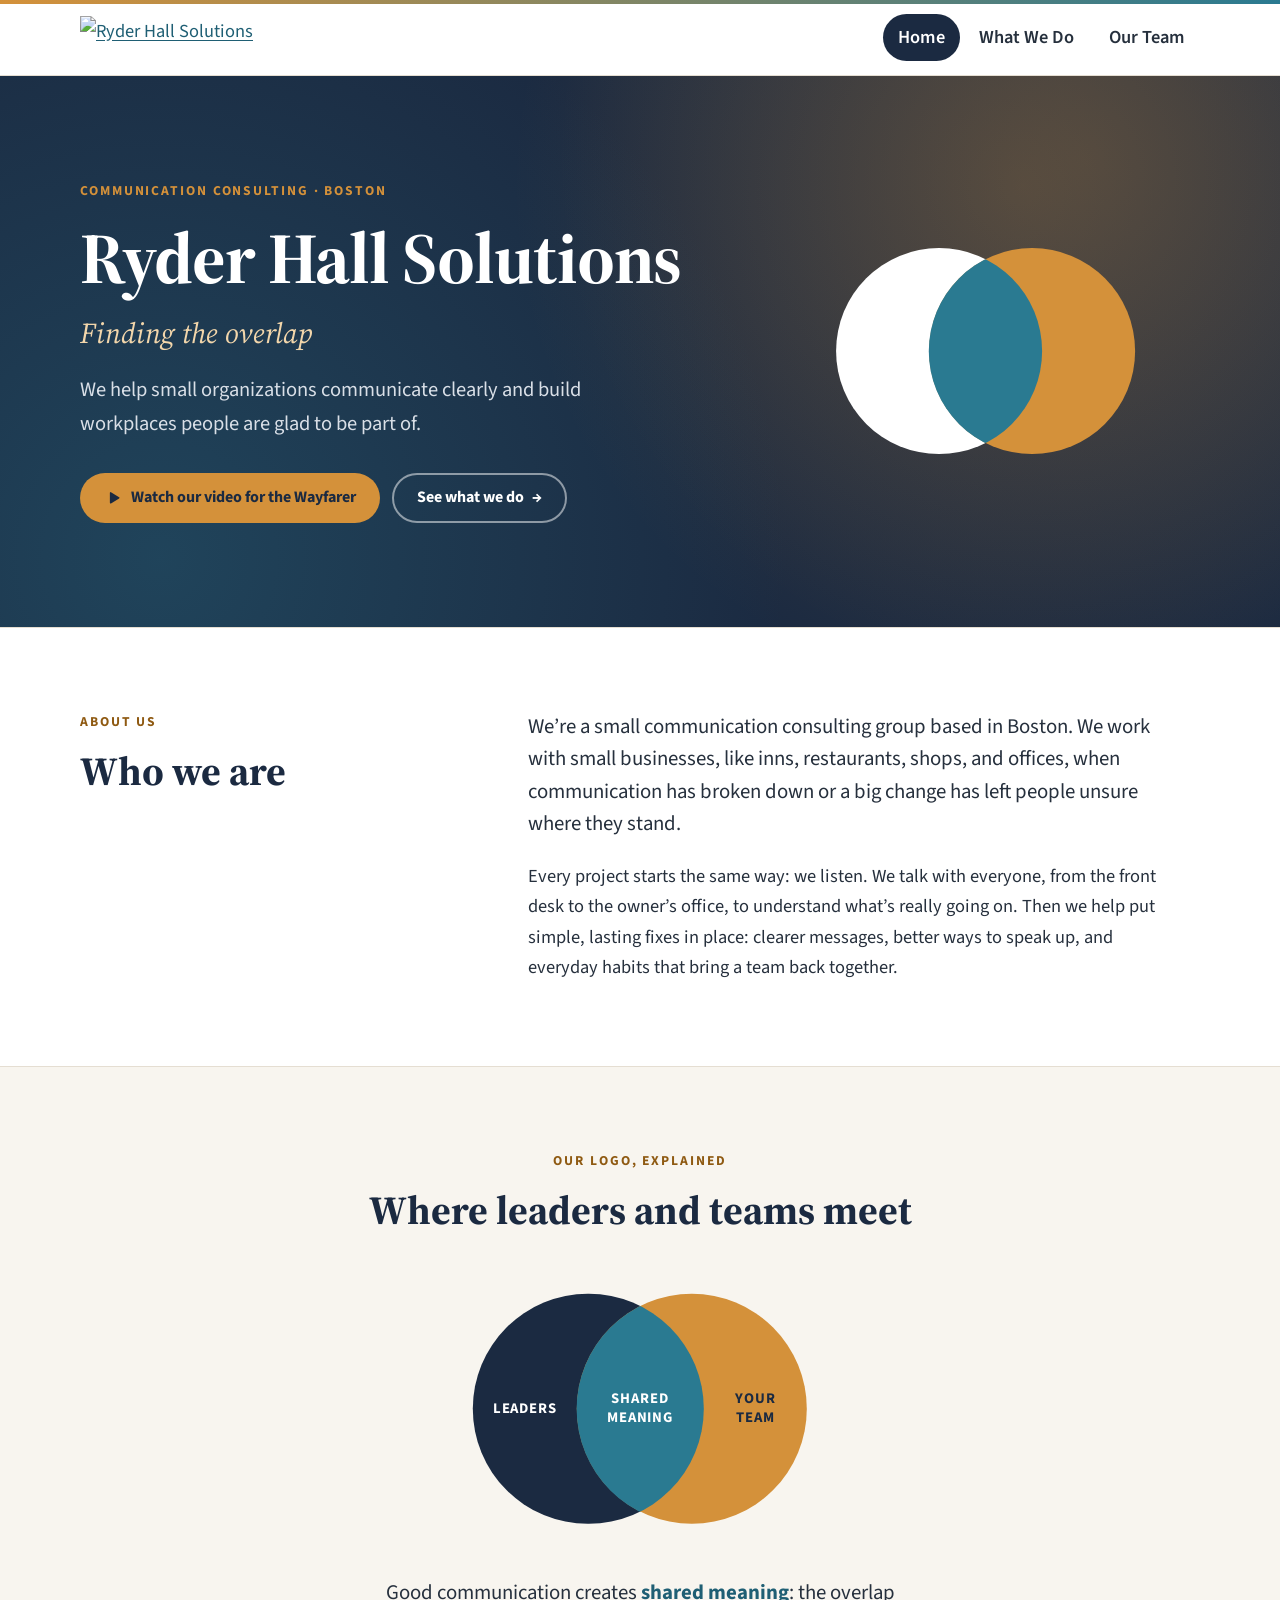
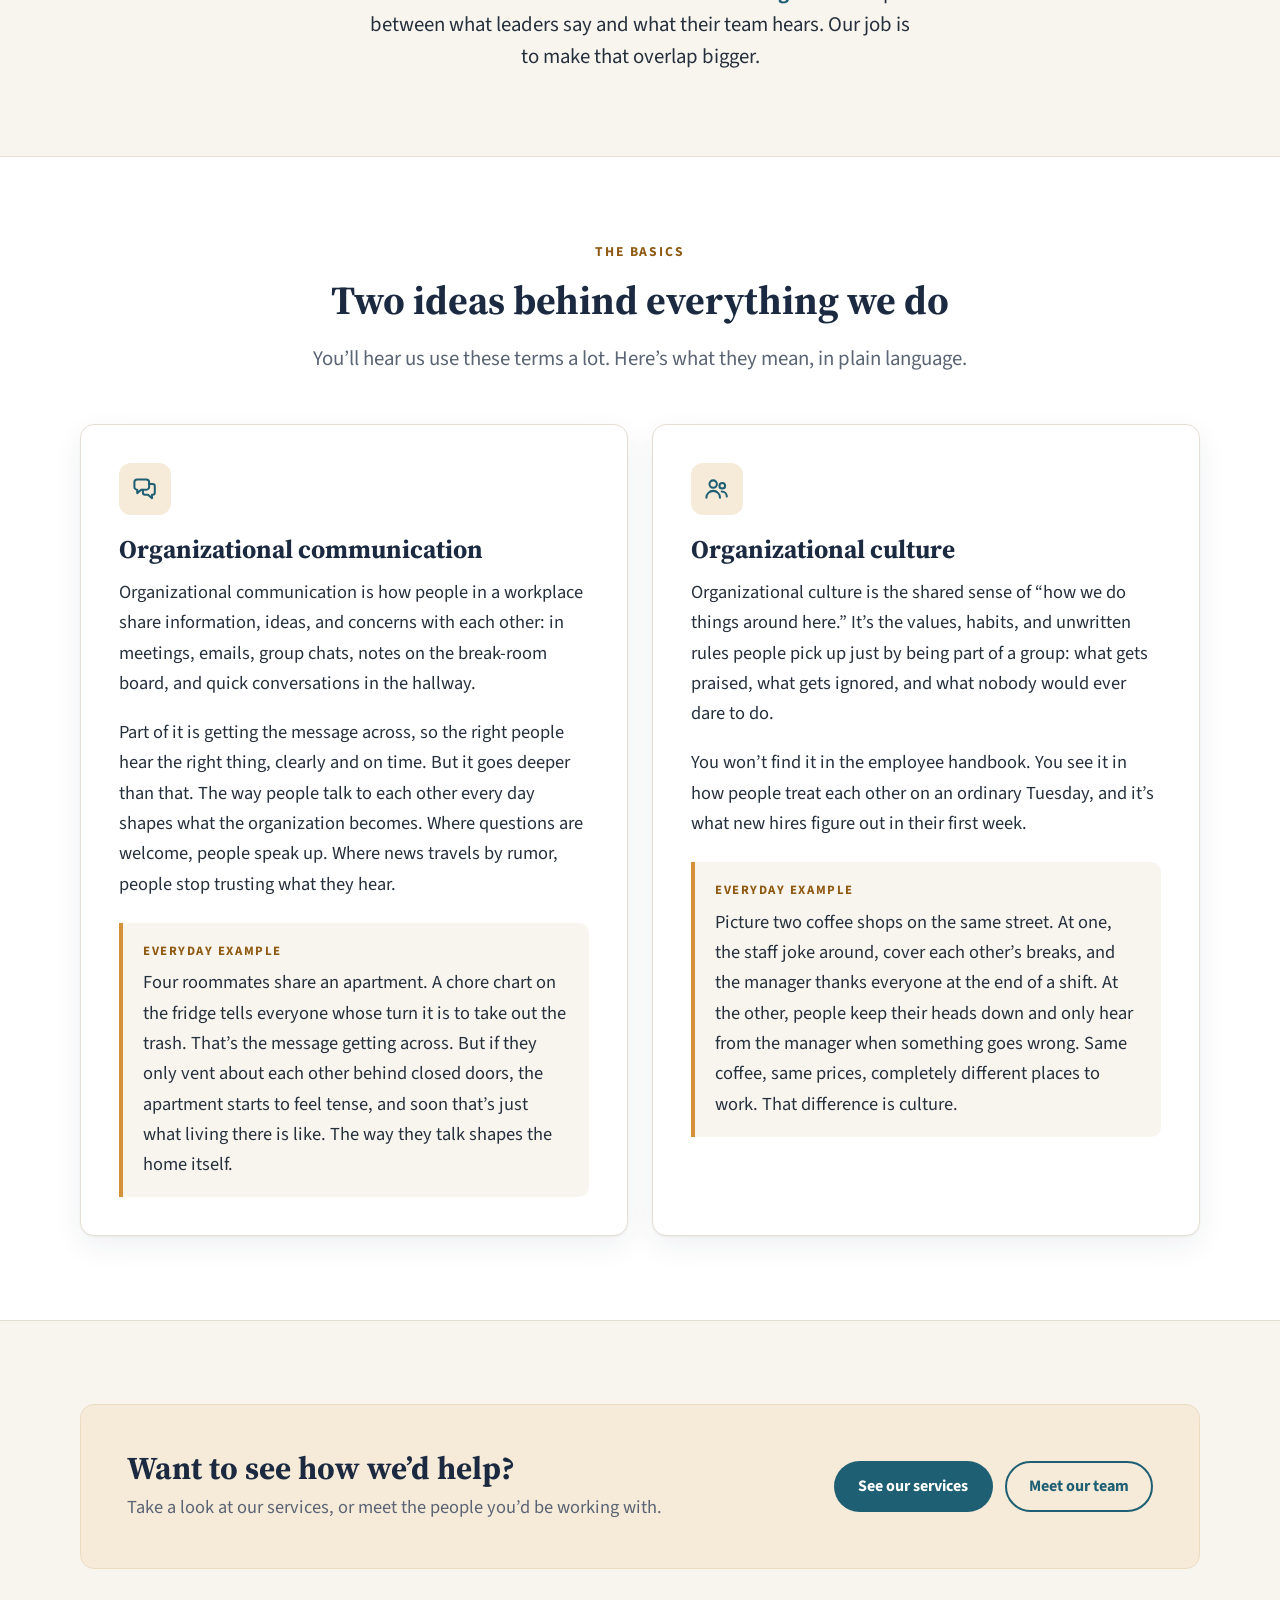
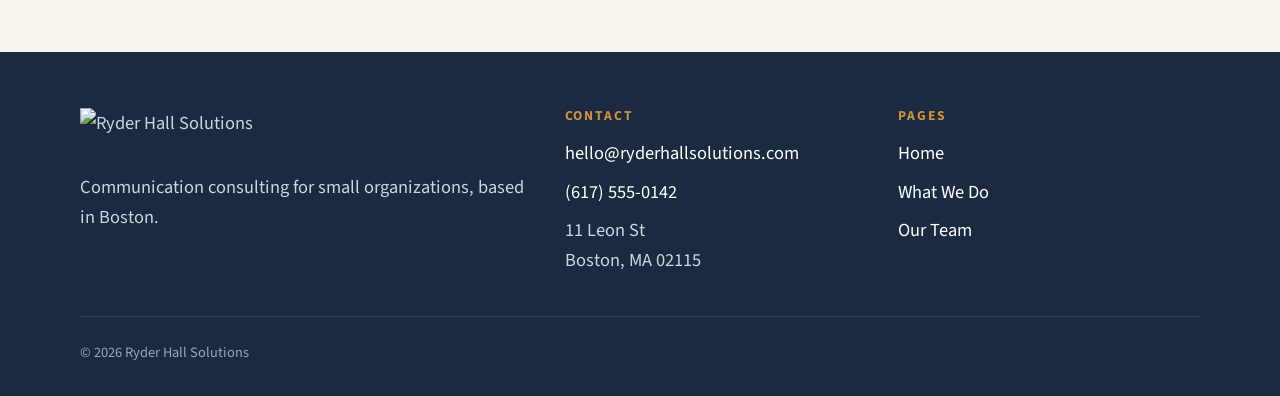
==== index.html @ 5c6d3355 "Add files via upload" ====
<!DOCTYPE html>
<html lang="en">
<head>
  <meta charset="UTF-8">
  <meta name="viewport" content="width=device-width, initial-scale=1">
  <title>Ryder Hall Solutions | Communication Consulting in Boston</title>
  <meta name="description" content="Ryder Hall Solutions is a small Boston consulting group that helps organizations communicate clearly and build healthy workplace cultures.">
  <link rel="icon" href="images/favicon.png" sizes="32x32">
  <link rel="icon" href="images/logo-mark.svg" type="image/svg+xml">
  <link rel="apple-touch-icon" href="images/apple-touch-icon.png">
  <link rel="preconnect" href="https://fonts.googleapis.com">
  <link rel="preconnect" href="https://fonts.gstatic.com" crossorigin>
  <link rel="stylesheet" href="https://fonts.googleapis.com/css2?family=Source+Sans+3:wght@400..700&family=Source+Serif+4:ital,opsz,wght@0,8..60,400..700;1,8..60,400..700&display=swap">
  <link rel="stylesheet" href="style.css">
</head>
<body>
  <!--
    PLACEHOLDERS ON THIS PAGE (search for "[" to find them):
      [VIDEO LINK]    the full web address of your Wayfarer video
  -->

  <!-- Thin bar along the top that fills as you scroll -->
  <div class="scroll-progress" aria-hidden="true"></div>

  <a class="skip-link" href="#main">Skip to main content</a>

  <!-- ===== HEADER (same on every page) ===== -->
  <header class="site-header">
    <div class="container header-inner">
      <a class="brand" href="index.html">
        <img src="images/logo.svg" alt="Ryder Hall Solutions" width="221" height="44">
      </a>
      <nav class="site-nav" aria-label="Main">
        <ul>
          <li><a href="index.html" aria-current="page">Home</a></li>
          <li><a href="services.html">What We Do</a></li>
          <li><a href="team.html">Our Team</a></li>
        </ul>
      </nav>
    </div>
  </header>

  <main id="main">

    <!-- ===== TOP BANNER ===== -->
    <section class="hero">
      <div class="container hero-inner">
        <div class="hero-text">
          <p class="eyebrow">Communication consulting · Boston</p>
          <h1>Ryder Hall Solutions</h1>
          <p class="tagline">Finding the overlap</p>
          <p class="hero-intro">We help small organizations communicate clearly and build workplaces people are glad to be part of.</p>
          <div class="button-row">
            <!-- VIDEO BUTTON: replace [VIDEO LINK] with your video's full address, like https://youtu.be/abc123 -->
            <a class="button button-accent" href="[VIDEO LINK]" target="_blank" rel="noopener">
              <svg viewBox="0 0 24 24" aria-hidden="true" focusable="false"><path fill="currentColor" d="M8 5.14v13.72a1 1 0 0 0 1.52.85l11.1-6.86a1 1 0 0 0 0-1.7L9.52 4.29A1 1 0 0 0 8 5.14z"/></svg>
              Watch our video for the Wayfarer
              <span class="visually-hidden">(opens in a new tab)</span>
            </a>
            <a class="button button-outline-light" href="services.html">See what we do <span aria-hidden="true">→</span></a>
          </div>
        </div>

        <!-- Animated logo: the circles glide together, then ripples pulse out (hidden on phones) -->
        <div class="hero-art" aria-hidden="true">
          <div class="hero-float">
            <div class="merge merge-hero">
              <span class="ripple"></span>
              <span class="ripple"></span>
              <span class="ripple"></span>
              <span class="merge-circle merge-left"></span>
              <span class="merge-circle merge-right"></span>
              <span class="merge-circle merge-lens"></span>
            </div>
          </div>
        </div>
      </div>
    </section>

    <!-- ===== WHO WE ARE ===== -->
    <section class="section section-white" aria-labelledby="about-title">
      <div class="container split">
        <div class="reveal">
          <p class="eyebrow eyebrow-dark">About us</p>
          <h2 id="about-title">Who we are</h2>
        </div>
        <div class="prose reveal">
          <p class="lead">We’re a small communication consulting group based in Boston. We work with small businesses, like inns, restaurants, shops, and offices, when communication has broken down or a big change has left people unsure where they stand.</p>
          <p>Every project starts the same way: we listen. We talk with everyone, from the front desk to the owner’s office, to understand what’s really going on. Then we help put simple, lasting fixes in place: clearer messages, better ways to speak up, and everyday habits that bring a team back together.</p>
        </div>
      </div>
    </section>

    <!-- ===== OUR LOGO, EXPLAINED (the circles slide together as you scroll) ===== -->
    <section class="section" aria-labelledby="shared-title">
      <div class="container">
        <div class="section-heading center reveal">
          <p class="eyebrow eyebrow-dark">Our logo, explained</p>
          <h2 id="shared-title">Where leaders and teams meet</h2>
        </div>
        <div class="merge merge-scroll" aria-hidden="true">
          <span class="merge-circle merge-left"><span class="merge-label">Leaders</span></span>
          <span class="merge-circle merge-right"><span class="merge-label">Your<br>team</span></span>
          <span class="merge-circle merge-lens"><span class="merge-label">Shared<br>meaning</span></span>
        </div>
        <p class="shared-caption reveal">Good communication creates <strong>shared meaning</strong>: the overlap between what leaders say and what their team hears. Our job is to make that overlap bigger.</p>
      </div>
    </section>

    <!-- ===== THE TWO KEY IDEAS ===== -->
    <section class="section section-white" aria-labelledby="ideas-title">
      <div class="container">
        <div class="section-heading center reveal">
          <p class="eyebrow eyebrow-dark">The basics</p>
          <h2 id="ideas-title">Two ideas behind everything we do</h2>
          <p class="lead">You’ll hear us use these terms a lot. Here’s what they mean, in plain language.</p>
        </div>

        <div class="concept-grid">

          <article class="card reveal reveal-left">
            <div class="icon-badge" aria-hidden="true">
              <svg viewBox="0 0 24 24" fill="none" stroke="currentColor" stroke-width="1.8" stroke-linecap="round" stroke-linejoin="round" focusable="false"><path d="M3 6.5A2.5 2.5 0 0 1 5.5 4h8A2.5 2.5 0 0 1 16 6.5v4a2.5 2.5 0 0 1-2.5 2.5H9l-3.5 3v-3A2.5 2.5 0 0 1 3 10.5z"/><path d="M16 8h3a2 2 0 0 1 2 2v5.5a2 2 0 0 1-2 2h-.5v3l-3.5-3h-2.5a2 2 0 0 1-2-2V13"/></svg>
            </div>
            <h3>Organizational communication</h3>

            <!-- ============================================================
                 ORGANIZATIONAL COMMUNICATION: EXPLANATION STARTS HERE
                 Swap in your textbook wording between START and END.
                 Keep each paragraph inside <p> and </p>.
                 ============================================================ -->
            <p>Organizational communication is how people in a workplace share information, ideas, and concerns with each other: in meetings, emails, group chats, notes on the break-room board, and quick conversations in the hallway.</p>
            <p>Part of it is getting the message across, so the right people hear the right thing, clearly and on time. But it goes deeper than that. The way people talk to each other every day shapes what the organization becomes. Where questions are welcome, people speak up. Where news travels by rumor, people stop trusting what they hear.</p>
            <div class="example">
              <p class="example-label">Everyday example</p>
              <p>Four roommates share an apartment. A chore chart on the fridge tells everyone whose turn it is to take out the trash. That’s the message getting across. But if they only vent about each other behind closed doors, the apartment starts to feel tense, and soon that’s just what living there is like. The way they talk shapes the home itself.</p>
            </div>
            <!-- ORGANIZATIONAL COMMUNICATION: EXPLANATION ENDS HERE -->
          </article>

          <article class="card reveal reveal-right">
            <div class="icon-badge" aria-hidden="true">
              <svg viewBox="0 0 24 24" fill="none" stroke="currentColor" stroke-width="1.8" stroke-linecap="round" stroke-linejoin="round" focusable="false"><circle cx="9" cy="8" r="3.25"/><path d="M3 20a6 6 0 0 1 12 0"/><circle cx="17" cy="9.5" r="2.5"/><path d="M16.5 14.5a4.5 4.5 0 0 1 4.5 4.5"/></svg>
            </div>
            <h3>Organizational culture</h3>

            <!-- ============================================================
                 ORGANIZATIONAL CULTURE: EXPLANATION STARTS HERE
                 Swap in your textbook wording between START and END.
                 Keep each paragraph inside <p> and </p>.
                 ============================================================ -->
            <p>Organizational culture is the shared sense of “how we do things around here.” It’s the values, habits, and unwritten rules people pick up just by being part of a group: what gets praised, what gets ignored, and what nobody would ever dare to do.</p>
            <p>You won’t find it in the employee handbook. You see it in how people treat each other on an ordinary Tuesday, and it’s what new hires figure out in their first week.</p>
            <div class="example">
              <p class="example-label">Everyday example</p>
              <p>Picture two coffee shops on the same street. At one, the staff joke around, cover each other’s breaks, and the manager thanks everyone at the end of a shift. At the other, people keep their heads down and only hear from the manager when something goes wrong. Same coffee, same prices, completely different places to work. That difference is culture.</p>
            </div>
            <!-- ORGANIZATIONAL CULTURE: EXPLANATION ENDS HERE -->
          </article>

        </div>
      </div>
    </section>

    <!-- ===== NEXT STEPS ===== -->
    <section class="section">
      <div class="container">
        <div class="cta reveal">
          <div>
            <h2>Want to see how we’d help?</h2>
            <p>Take a look at our services, or meet the people you’d be working with.</p>
          </div>
          <div class="button-row">
            <a class="button button-primary" href="services.html">See our services</a>
            <a class="button button-outline" href="team.html">Meet our team</a>
          </div>
        </div>
      </div>
    </section>

  </main>

  <!-- ===== FOOTER (same on every page) ===== -->
  <footer class="site-footer">
    <div class="container footer-grid">
      <div>
        <p class="footer-brand"><img src="images/logo-white.svg" alt="Ryder Hall Solutions" width="241" height="48"></p>
        <p>Communication consulting for small organizations, based in Boston.</p>
      </div>
      <div>
        <h2 class="footer-heading">Contact</h2>
        <!-- Contact details for the class project (the email and phone number are made up) -->
        <address class="footer-list">
          <a href="mailto:hello@ryderhallsolutions.com">hello@ryderhallsolutions.com</a>
          <a href="tel:+16175550142">(617) 555-0142</a>
          <span>11 Leon St<br>Boston, MA 02115</span>
        </address>
      </div>
      <nav aria-label="Footer">
        <h2 class="footer-heading">Pages</h2>
        <ul class="footer-list">
          <li><a href="index.html">Home</a></li>
          <li><a href="services.html">What We Do</a></li>
          <li><a href="team.html">Our Team</a></li>
        </ul>
      </nav>
    </div>
    <div class="container footer-bottom">
      <p>© 2026 Ryder Hall Solutions</p>
    </div>
  </footer>
</body>
</html>
---- style.css ----
/* =============================================================
   Shared stylesheet. All three pages use this one file.

   Want different colors? Change the values in :root below
   and every page updates at once.
   ============================================================= */

:root {
  /* Colors */
  --color-dark: #1b2a41;            /* deep navy: top banners, footer, headings */
  --color-primary: #1f5f74;         /* deep teal: buttons, links, icons */
  --color-primary-hover: #174a5a;   /* darker teal for hover */
  --color-accent: #d4913a;          /* warm amber: highlights */
  --color-accent-hover: #e0a457;    /* lighter amber for hover */
  --color-accent-text: #8f5a12;     /* darker amber for small text on light backgrounds */
  --color-accent-light: #f6ead8;    /* pale amber: soft backgrounds */
  --color-bg: #f8f5ef;              /* warm off-white page background */
  --color-surface: #ffffff;         /* cards and white sections */
  --color-text: #26303d;            /* main text */
  --color-text-muted: #5a6474;      /* secondary text */
  --color-border: #e5ded2;          /* thin lines */

  /* Fonts */
  --font-heading: "Source Serif 4", Georgia, "Times New Roman", serif;
  --font-body: "Source Sans 3", -apple-system, BlinkMacSystemFont, "Segoe UI", Roboto, Arial, sans-serif;

  /* Layout */
  --max-width: 1120px;
  --gutter: 1rem;                   /* space at the left and right edges of the screen */
  --radius: 14px;
  --shadow: 0 1px 2px rgba(27, 42, 65, 0.05), 0 10px 30px rgba(27, 42, 65, 0.07);
}

@media (min-width: 640px) {
  :root { --gutter: 1.5rem; }
}

@media (min-width: 1024px) {
  :root { --gutter: 2rem; }
}


/* ---------- Basics ---------- */

*,
*::before,
*::after {
  box-sizing: border-box;
}

html {
  -webkit-text-size-adjust: 100%;
  text-size-adjust: 100%;
}

body {
  margin: 0;
  font-family: var(--font-body);
  font-size: clamp(1rem, 0.94rem + 0.3vw, 1.15rem);
  line-height: 1.65;
  color: var(--color-text);
  background: var(--color-bg);
  -webkit-font-smoothing: antialiased;
}

img,
svg {
  display: block;
  max-width: 100%;
}

h1,
h2,
h3 {
  margin: 0 0 0.5em;
  font-family: var(--font-heading);
  font-weight: 700;
  line-height: 1.15;
  color: var(--color-dark);
  text-wrap: balance;
}

h2 {
  font-size: clamp(1.75rem, 1.35rem + 1.6vw, 2.5rem);
}

h3 {
  font-size: clamp(1.3rem, 1.15rem + 0.6vw, 1.6rem);
}

p {
  margin: 0 0 1em;
}

a {
  color: var(--color-primary);
  text-underline-offset: 0.18em;
}

a:hover {
  color: var(--color-primary-hover);
}

:focus-visible {
  outline: 3px solid var(--color-accent);
  outline-offset: 3px;
}

.container {
  width: min(100% - 2 * var(--gutter), var(--max-width));
  margin-inline: auto;
}

.skip-link {
  position: absolute;
  top: -10rem;
  left: 1rem;
  z-index: 100;
  padding: 0.6rem 1rem;
  border-radius: 8px;
  background: var(--color-dark);
  color: #fff;
  font-weight: 700;
}

.skip-link:focus {
  top: 1rem;
  color: #fff;
}

/* Hidden on screen, still read aloud by screen readers */
.visually-hidden {
  position: absolute;
  width: 1px;
  height: 1px;
  margin: -1px;
  padding: 0;
  overflow: hidden;
  clip: rect(0 0 0 0);
  white-space: nowrap;
  border: 0;
}


/* ---------- Header and navigation ---------- */

.site-header {
  background: var(--color-surface);
  border-bottom: 1px solid var(--color-border);
}

.header-inner {
  display: flex;
  flex-wrap: wrap;
  align-items: center;
  justify-content: space-between;
  gap: 0.75rem 1.5rem;
  padding-block: 0.9rem;
}

.brand {
  display: inline-flex;
  align-items: center;
}

/* The logo (images/logo.svg) */
.brand img {
  width: auto;
  height: 2.75rem;
}

.site-nav ul {
  display: flex;
  flex-wrap: wrap;
  gap: 0.25rem;
  margin: 0;
  padding: 0;
  list-style: none;
}

.site-nav a {
  display: block;
  padding: 0.5rem 0.95rem;
  border-radius: 999px;
  font-weight: 600;
  color: var(--color-text);
  text-decoration: none;
  white-space: nowrap;
}

.site-nav a:hover {
  background: var(--color-accent-light);
  color: var(--color-dark);
}

/* The page you're on */
.site-nav a[aria-current="page"] {
  background: var(--color-dark);
  color: #fff;
}

/* Keep the menu visible while scrolling on bigger screens */
@media (min-width: 768px) {
  .site-header {
    position: sticky;
    top: 0;
    z-index: 10;
  }
}


/* ---------- Buttons ---------- */

.button-row {
  display: flex;
  flex-wrap: wrap;
  gap: 0.75rem;
  margin-top: 2rem;
}

.button {
  display: inline-flex;
  align-items: center;
  justify-content: center;
  gap: 0.55rem;
  padding: 0.85rem 1.4rem;
  border: 2px solid transparent;
  border-radius: 999px;
  font-size: 1rem;
  font-weight: 700;
  line-height: 1.2;
  text-decoration: none;
  transition: background-color 0.15s ease, border-color 0.15s ease, color 0.15s ease;
}

.button svg {
  flex: none;
  width: 1.1em;
  height: 1.1em;
}

.button-primary {
  background: var(--color-primary);
  color: #fff;
}

.button-primary:hover {
  background: var(--color-primary-hover);
  color: #fff;
}

.button-accent {
  background: var(--color-accent);
  color: var(--color-dark);
}

.button-accent:hover {
  background: var(--color-accent-hover);
  color: var(--color-dark);
}

.button-outline {
  border-color: var(--color-primary);
  color: var(--color-primary);
}

.button-outline:hover {
  background: var(--color-primary);
  color: #fff;
}

.button-outline-light {
  border-color: rgba(255, 255, 255, 0.5);
  color: #fff;
}

.button-outline-light:hover {
  border-color: #fff;
  background: rgba(255, 255, 255, 0.1);
  color: #fff;
}

/* Full-width buttons on small phones */
@media (max-width: 479px) {
  .button-row .button {
    width: 100%;
  }
}


/* ---------- Small labels above headings ---------- */

.eyebrow {
  margin-bottom: 0.9rem;
  font-size: 0.85rem;
  font-weight: 700;
  letter-spacing: 0.14em;
  text-transform: uppercase;
  color: var(--color-accent);
}

.eyebrow-dark {
  color: var(--color-accent-text);
}

.lead {
  font-size: clamp(1.1rem, 1rem + 0.4vw, 1.3rem);
  line-height: 1.55;
}


/* ---------- Home page banner ---------- */

.hero {
  padding-block: clamp(3.5rem, 2rem + 6vw, 6.5rem);
  background:
    radial-gradient(circle at 85% 15%, rgba(212, 145, 58, 0.16), transparent 45%),
    var(--color-dark);
  color: #d9dfe7;
}

.hero-inner {
  display: grid;
  align-items: center;
  gap: 3rem;
}

.hero h1 {
  margin-bottom: 0.2em;
  font-size: clamp(2.6rem, 1.6rem + 4.2vw, 4.5rem);
  letter-spacing: -0.015em;
  color: #fff;
}

.tagline {
  margin-bottom: 1.25rem;
  font-family: var(--font-heading);
  font-size: clamp(1.3rem, 1.1rem + 0.9vw, 1.8rem);
  font-style: italic;
  line-height: 1.35;
  color: #f2d6ab;
}

.hero-intro {
  max-width: 34rem;
  font-size: clamp(1.05rem, 1rem + 0.35vw, 1.3rem);
}

.hero-art {
  display: none;
}

.hero-float {
  max-width: 460px;
  margin-left: auto;
}

@media (min-width: 900px) {
  .hero-inner {
    grid-template-columns: minmax(0, 1.5fr) minmax(0, 1fr);
  }

  .hero-art {
    display: block;
  }
}


/* ---------- Banner at the top of the other pages ---------- */

.page-hero {
  padding-block: clamp(3rem, 2rem + 4vw, 5rem);
  background:
    radial-gradient(circle at 90% 0%, rgba(212, 145, 58, 0.16), transparent 40%),
    var(--color-dark);
  color: #d0d8e2;
}

.page-hero h1 {
  margin-bottom: 0.35em;
  font-size: clamp(2.25rem, 1.5rem + 3vw, 3.5rem);
  color: #fff;
}

.page-hero .lead {
  max-width: 44rem;
  margin: 0;
}


/* ---------- Page sections ---------- */

.section {
  padding-block: clamp(3rem, 2rem + 4vw, 5.5rem);
}

.section-white {
  background: var(--color-surface);
  border-block: 1px solid var(--color-border);
}

.section-heading {
  max-width: 44rem;
  margin-bottom: clamp(2rem, 1.5rem + 2vw, 3rem);
}

.section-heading.center {
  margin-inline: auto;
  text-align: center;
}

.section-heading .lead {
  margin-bottom: 0;
  color: var(--color-text-muted);
}

/* Heading on the left, text on the right (on wide screens) */
.split {
  display: grid;
  gap: 0.5rem 4rem;
}

.split .prose {
  max-width: 40rem;
}

.split .prose p:last-child {
  margin-bottom: 0;
}

@media (min-width: 860px) {
  .split {
    grid-template-columns: minmax(0, 1fr) minmax(0, 1.75fr);
  }
}


/* ---------- Cards ---------- */

.card {
  padding: clamp(1.5rem, 1.1rem + 1.6vw, 2.5rem);
  background: var(--color-surface);
  border: 1px solid var(--color-border);
  border-radius: var(--radius);
  box-shadow: var(--shadow);
}

.icon-badge {
  display: grid;
  place-items: center;
  width: 3.25rem;
  height: 3.25rem;
  margin-bottom: 1.25rem;
  border-radius: 12px;
  background: var(--color-accent-light);
  color: var(--color-primary);
}

.icon-badge svg {
  width: 1.7rem;
  height: 1.7rem;
}


/* ---------- Home: the two key ideas ---------- */

.concept-grid {
  display: grid;
  gap: 1.5rem;
}

@media (min-width: 900px) {
  .concept-grid {
    grid-template-columns: repeat(2, minmax(0, 1fr));
  }
}

.example {
  margin-top: 1.5rem;
  padding: 1.1rem 1.25rem;
  border-left: 4px solid var(--color-accent);
  border-radius: 0 10px 10px 0;
  background: var(--color-bg);
}

.example-label {
  margin-bottom: 0.35rem;
  font-size: 0.8rem;
  font-weight: 700;
  letter-spacing: 0.12em;
  text-transform: uppercase;
  color: var(--color-accent-text);
}

.example p:last-child {
  margin-bottom: 0;
}


/* ---------- Call-to-action box ---------- */

.cta {
  display: flex;
  flex-wrap: wrap;
  align-items: center;
  justify-content: space-between;
  gap: 1.5rem 2rem;
  padding: clamp(1.75rem, 1.25rem + 2vw, 3rem);
  border: 1px solid #ecdcc2;
  border-radius: var(--radius);
  background: var(--color-accent-light);
}

.cta h2 {
  margin-bottom: 0.3rem;
  font-size: clamp(1.5rem, 1.25rem + 1vw, 2rem);
}

.cta p {
  margin: 0;
  color: var(--color-text-muted);
}

.cta .button-row {
  margin-top: 0;
}


/* ---------- What We Do: services ---------- */

.service-grid {
  display: grid;
  grid-template-columns: repeat(auto-fill, minmax(min(100%, 20rem), 1fr));
  gap: 1.5rem;
}

.service-card h2 {
  margin-bottom: 0.6rem;
  font-size: clamp(1.25rem, 1.15rem + 0.4vw, 1.45rem);
}

.service-card p {
  margin: 0;
}

/* Numbered "How we work" steps */
.steps {
  display: grid;
  gap: 2rem;
  margin: 0 0 clamp(2.5rem, 2rem + 2vw, 4rem);
  padding: 0;
  list-style: none;
  counter-reset: step;
}

@media (min-width: 768px) {
  .steps {
    grid-template-columns: repeat(3, minmax(0, 1fr));
  }
}

.steps li {
  position: relative;
  padding-top: 3.75rem;
  counter-increment: step;
}

.steps li::before {
  content: counter(step);
  position: absolute;
  top: 0;
  left: 0;
  display: grid;
  place-items: center;
  width: 2.75rem;
  height: 2.75rem;
  border-radius: 50%;
  background: var(--color-dark);
  color: #fff;
  font-family: var(--font-heading);
  font-size: 1.25rem;
  font-weight: 700;
}

.steps h3 {
  margin-bottom: 0.4rem;
}

.steps p {
  margin: 0;
}


/* ---------- Our Team ---------- */

/* Phones: one card per row, photo on the left */
.team-grid {
  --cols: 1;
  --gap: 1rem;
  display: flex;
  flex-wrap: wrap;
  justify-content: center;
  gap: var(--gap);
}

.team-card {
  display: flex;
  flex: 0 0 calc((100% - (var(--cols) - 1) * var(--gap)) / var(--cols));
  overflow: hidden;
  background: var(--color-surface);
  border: 1px solid var(--color-border);
  border-radius: var(--radius);
  box-shadow: var(--shadow);
}

.team-photo {
  flex: none;
  width: 6.5rem;
  height: auto;
  min-height: 6.5rem;
  object-fit: cover;
  object-position: center 30%;
  background: #e4e9ef;
}

.team-card-body {
  display: flex;
  flex-direction: column;
  align-items: flex-start;
  justify-content: center;
  padding: 1rem 1.1rem;
}

.team-dept {
  margin-bottom: 0.7rem;
  padding: 0.3rem 0.65rem;
  border-radius: 999px;
  background: var(--color-accent-light);
  font-size: 0.75rem;
  font-weight: 700;
  letter-spacing: 0.08em;
  line-height: 1.3;
  text-transform: uppercase;
  color: var(--color-accent-text);
}

.team-name {
  margin-bottom: 0.2rem;
  font-size: 1.3rem;
}

.team-title {
  margin: 0;
  line-height: 1.45;
  color: var(--color-text-muted);
}

/* Bigger screens: photo on top, several cards per row */
@media (min-width: 560px) {
  .team-grid {
    --cols: 2;
    --gap: 1.5rem;
  }

  .team-card {
    flex-direction: column;
  }

  .team-photo {
    width: 100%;
    height: auto;
    min-height: 0;
    aspect-ratio: 1 / 1;
  }

  .team-card-body {
    justify-content: flex-start;
    padding: 1.1rem 1.15rem 1.35rem;
  }
}

@media (min-width: 700px) {
  .team-grid { --cols: 3; }
}

@media (min-width: 1000px) {
  .team-grid { --cols: 4; }
}


/* ---------- Footer ---------- */

.site-footer {
  padding-block: 3.5rem 2rem;
  background: var(--color-dark);
  color: #cdd5df;
}

.footer-grid {
  display: grid;
  gap: 2rem;
}

@media (min-width: 768px) {
  .footer-grid {
    grid-template-columns: 1.5fr 1fr 1fr;
  }
}

.footer-brand {
  margin-bottom: 1rem;
}

/* The white version of the logo (images/logo-white.svg) */
.footer-brand img {
  width: auto;
  height: 3rem;
}

.footer-heading {
  margin-bottom: 0.9rem;
  font-family: var(--font-body);
  font-size: 0.85rem;
  letter-spacing: 0.14em;
  text-transform: uppercase;
  color: var(--color-accent);
}

.footer-list {
  display: grid;
  gap: 0.5rem;
  margin: 0;
  padding: 0;
  font-style: normal;
  list-style: none;
}

.site-footer a {
  color: #fff;
  text-decoration: none;
}

.site-footer a:hover {
  color: #fff;
  text-decoration: underline;
}

.footer-bottom {
  margin-top: 2.5rem;
  padding-top: 1.5rem;
  border-top: 1px solid rgba(255, 255, 255, 0.12);
  font-size: 0.9rem;
  color: #9aa6b5;
}

.footer-bottom p {
  margin: 0;
}


/* =============================================================
   MOTION (Home page)
   Everything below is decoration. If a browser can't do one of
   these effects, or a visitor has asked their device for less
   motion, they simply see the finished page.
   ============================================================= */

/* A number the circle animations count from 1 (apart) to 0 (overlapping) */
@property --t {
  syntax: "<number>";
  inherits: true;
  initial-value: 0;
}

/* Things that slide in from the side never cause sideways scrolling */
main {
  overflow-x: clip;
}


/* ---------- Top banner: drifting glow and text that rises in ---------- */

.hero {
  position: relative;
  overflow: hidden;
  isolation: isolate;
}

.hero::before {
  content: "";
  position: absolute;
  inset: -25%;
  z-index: -1;
  background:
    radial-gradient(circle at 70% 30%, rgba(212, 145, 58, 0.22), transparent 35%),
    radial-gradient(circle at 25% 75%, rgba(42, 122, 145, 0.32), transparent 40%);
  animation: drift 20s ease-in-out infinite alternate;
}

.hero-text > * {
  animation: rise 0.9s cubic-bezier(0.2, 0.7, 0.2, 1) both;
}

.hero-text > :nth-child(2) { animation-delay: 0.1s; }
.hero-text > :nth-child(3) { animation-delay: 0.2s; }
.hero-text > :nth-child(4) { animation-delay: 0.3s; }
.hero-text > :nth-child(5) { animation-delay: 0.4s; }


/* ---------- The logo circles ---------- */

.merge {
  --r: 18%;                  /* circle size: radius as a share of the graphic's width */
  position: relative;
  width: 100%;
  aspect-ratio: 5 / 2;
  container-type: inline-size;
}

.merge-circle {
  position: absolute;
  top: 50%;
  width: calc(var(--r) * 2);
  aspect-ratio: 1;
  border-radius: 50%;
  translate: -50% -50%;
}

/* --t = 1: circles apart.  --t = 0: overlapping, like the logo. */
.merge-left,
.merge-lens {
  left: calc(50% - var(--r) * (0.45 + 1.15 * var(--t, 0)));
}

.merge-right {
  left: calc(50% + var(--r) * (0.45 + 1.15 * var(--t, 0)));
}

.merge-left  { background: var(--color-dark); }
.merge-right { background: var(--color-accent); }

/* The overlap: a teal copy of the left circle, trimmed to where it meets the right one */
.merge-lens {
  background: #2a7a91;
  clip-path: circle(50% at calc((95 + 115 * var(--t, 0)) * 1%) 50%);
}

.merge-label {
  position: absolute;
  top: 50%;
  translate: -50% -50%;
  font-size: max(0.6rem, 2.3cqw);
  font-weight: 700;
  letter-spacing: 0.06em;
  line-height: 1.25;
  text-align: center;
  text-transform: uppercase;
  white-space: nowrap;
}

.merge-left .merge-label  { left: 22.5%; color: #fff; }
.merge-right .merge-label { left: 77.5%; color: var(--color-dark); }
.merge-lens .merge-label  { left: 72.5%; color: #fff; }

/* Banner version: bigger, white instead of navy. Glides together on load, then floats. */
.merge-hero {
  --r: 24%;
  aspect-ratio: 2 / 1;
  animation: merge-hero 1.6s cubic-bezier(0.2, 0.7, 0.2, 1) 0.3s both;
}

.merge-hero .merge-left {
  background: #fff;
}

.hero-float {
  animation: float 7s ease-in-out 2s infinite;
}

.ripple {
  position: absolute;
  top: 50%;
  left: 50%;
  width: calc(var(--r) * 1.4);
  aspect-ratio: 1;
  border: 2px solid rgba(212, 145, 58, 0.6);
  border-radius: 50%;
  translate: -50% -50%;
  opacity: 0;
  animation: ripple 4.5s ease-out 1.6s infinite;
}

.ripple:nth-child(2) { animation-delay: 3.1s; }
.ripple:nth-child(3) { animation-delay: 4.6s; }

/* "Our logo, explained" section */
.merge-scroll {
  max-width: 40rem;
  margin-inline: auto;
}

.shared-caption {
  max-width: 34rem;
  margin: clamp(1.5rem, 1rem + 2vw, 2.5rem) auto 0;
  font-size: clamp(1.1rem, 1rem + 0.4vw, 1.3rem);
  line-height: 1.55;
  text-align: center;
}

.shared-caption strong {
  color: var(--color-primary);
}


/* ---------- Effects tied to scrolling ---------- */

.scroll-progress {
  display: none;
}

@supports (animation-timeline: scroll()) {
  /* Progress bar along the top */
  .scroll-progress {
    display: block;
    position: fixed;
    inset: 0 0 auto;
    z-index: 20;
    height: 4px;
    background: linear-gradient(90deg, var(--color-accent), #2a7a91);
    transform-origin: 0 50%;
    animation: progress linear both;
    animation-timeline: scroll(root);
  }

  /* The banner logo drifts down and fades as you scroll past it */
  .hero-art {
    animation: hero-parallax linear both;
    animation-timeline: scroll(root);
    animation-range: 0 80vh;
  }
}

@supports (animation-timeline: view()) {
  /* Sections rise into place as they come into view */
  .reveal {
    animation: reveal linear both;
    animation-timeline: view();
    animation-range: entry 0% entry 75%;
  }

  /* The logo circles slide together as you scroll to them */
  .merge-scroll {
    view-timeline-name: --merge;
    animation: merge-scroll linear both;
    animation-timeline: --merge;
    animation-range: entry 25% cover 50%;
  }

  .merge-scroll .merge-lens .merge-label {
    animation: fade-in linear both;
    animation-timeline: --merge;
    animation-range: cover 40% cover 50%;
  }
}

/* On wide screens, the two idea cards slide in from opposite sides */
@media (min-width: 900px) {
  @supports (animation-timeline: view()) {
    .reveal-left  { animation-name: reveal-left; }
    .reveal-right { animation-name: reveal-right; }
  }
}

@keyframes rise          { from { opacity: 0; translate: 0 28px; } }
@keyframes drift         { to { translate: 6% -4%; rotate: 8deg; } }
@keyframes float         { 50% { translate: 0 -12px; } }
@keyframes merge-hero    { from { --t: 0.9; opacity: 0; } 40% { opacity: 1; } to { --t: 0; } }
@keyframes merge-scroll  { from { --t: 1; } to { --t: 0; } }
@keyframes ripple        { from { opacity: 0.8; scale: 0.6; } to { opacity: 0; scale: 3; } }
@keyframes progress      { from { scale: 0 1; } }
@keyframes hero-parallax { to { translate: 0 25%; opacity: 0.3; } }
@keyframes reveal        { from { opacity: 0; translate: 0 40px; } }
@keyframes reveal-left   { from { opacity: 0; translate: -80px 0; } }
@keyframes reveal-right  { from { opacity: 0; translate: 80px 0; } }
@keyframes fade-in       { from { opacity: 0; } }

/* Visitors who ask their device for less motion get the finished page, no animation */
@media (prefers-reduced-motion: reduce) {
  *,
  *::before,
  *::after {
    animation: none !important;
    transition: none !important;
  }
}
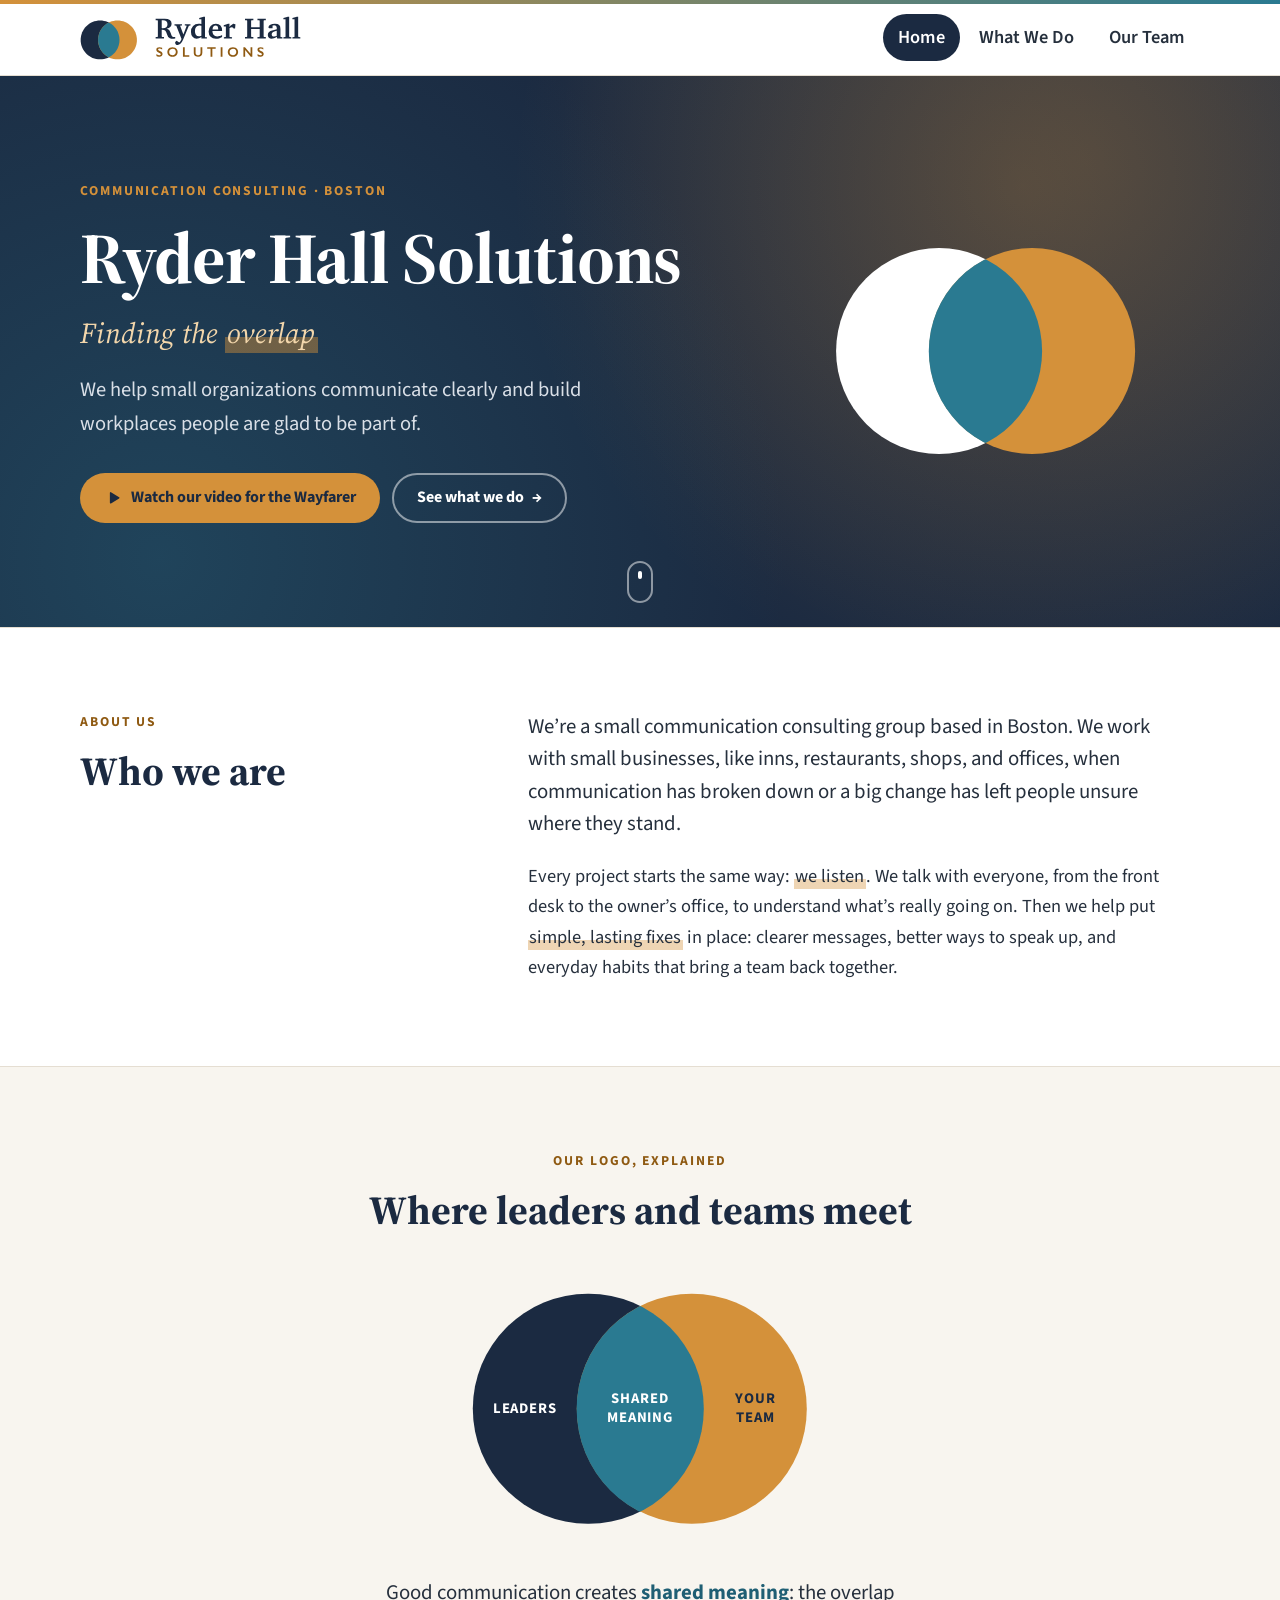
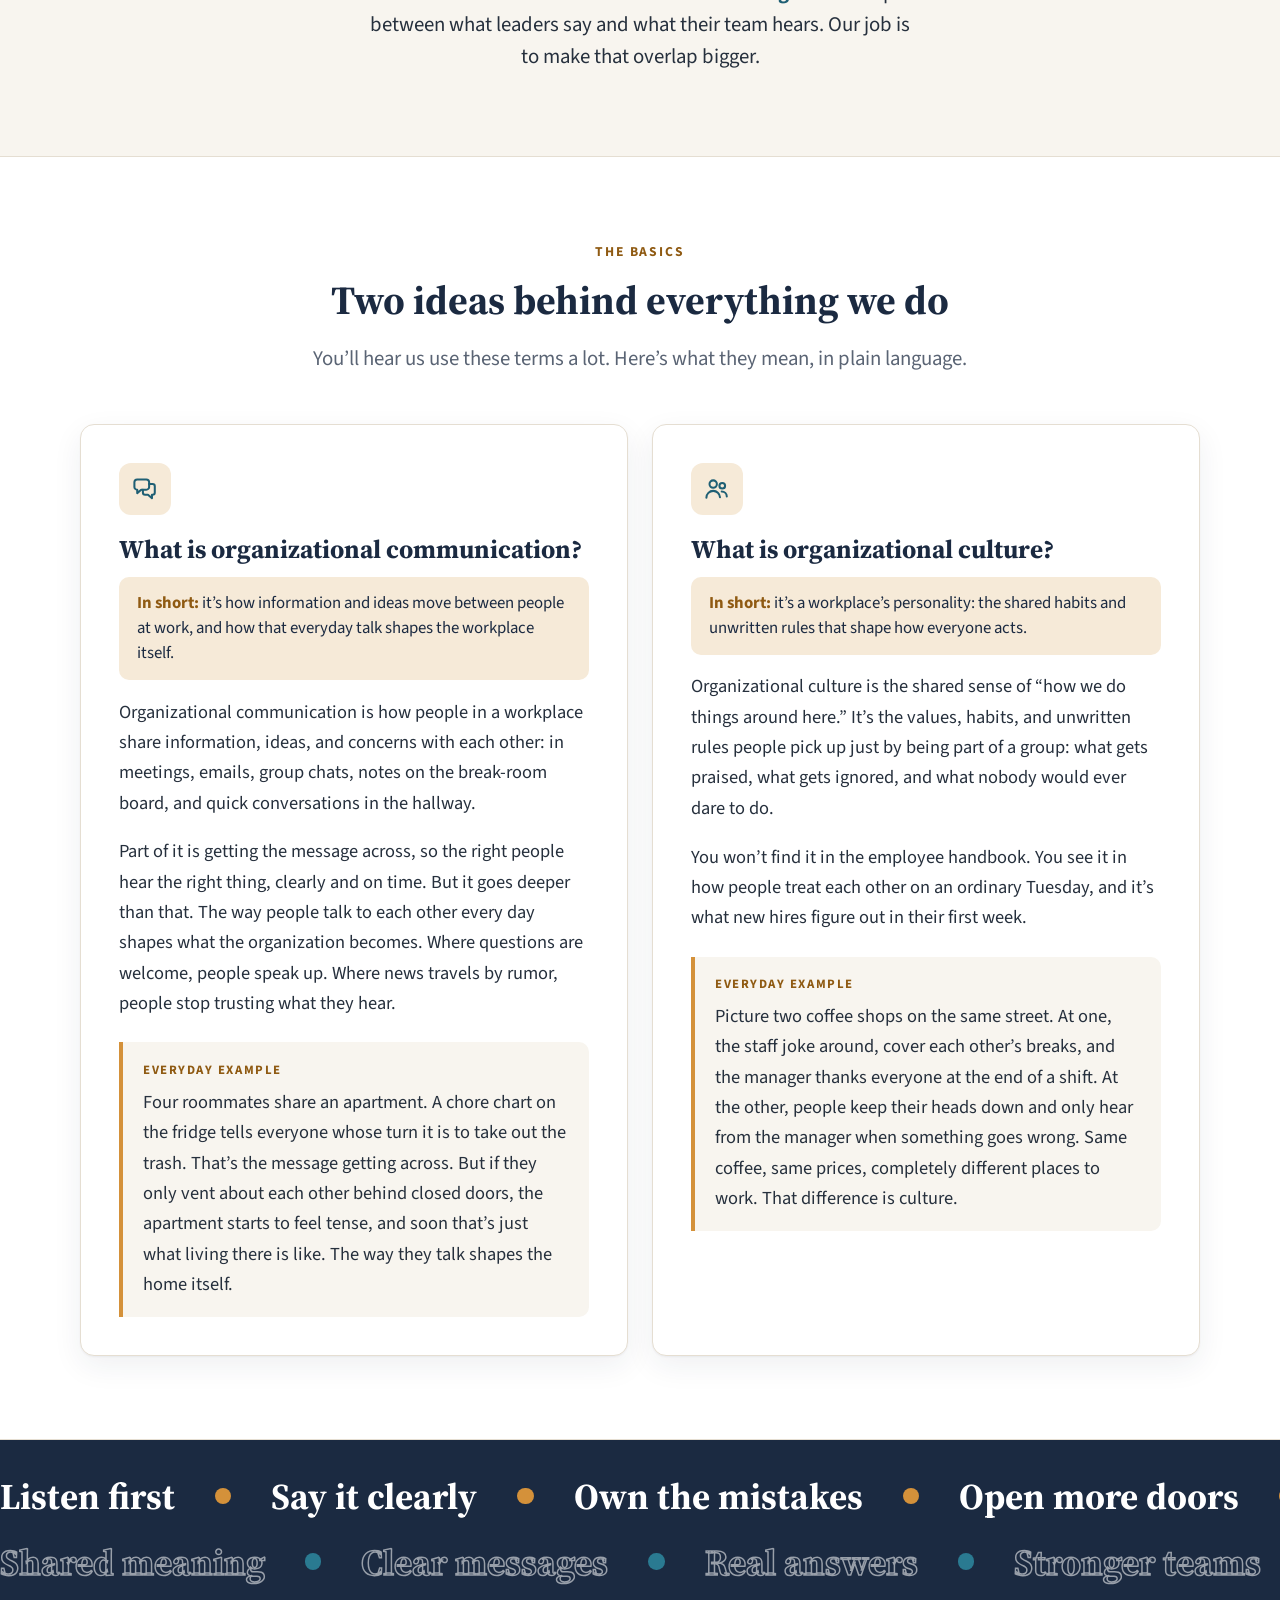
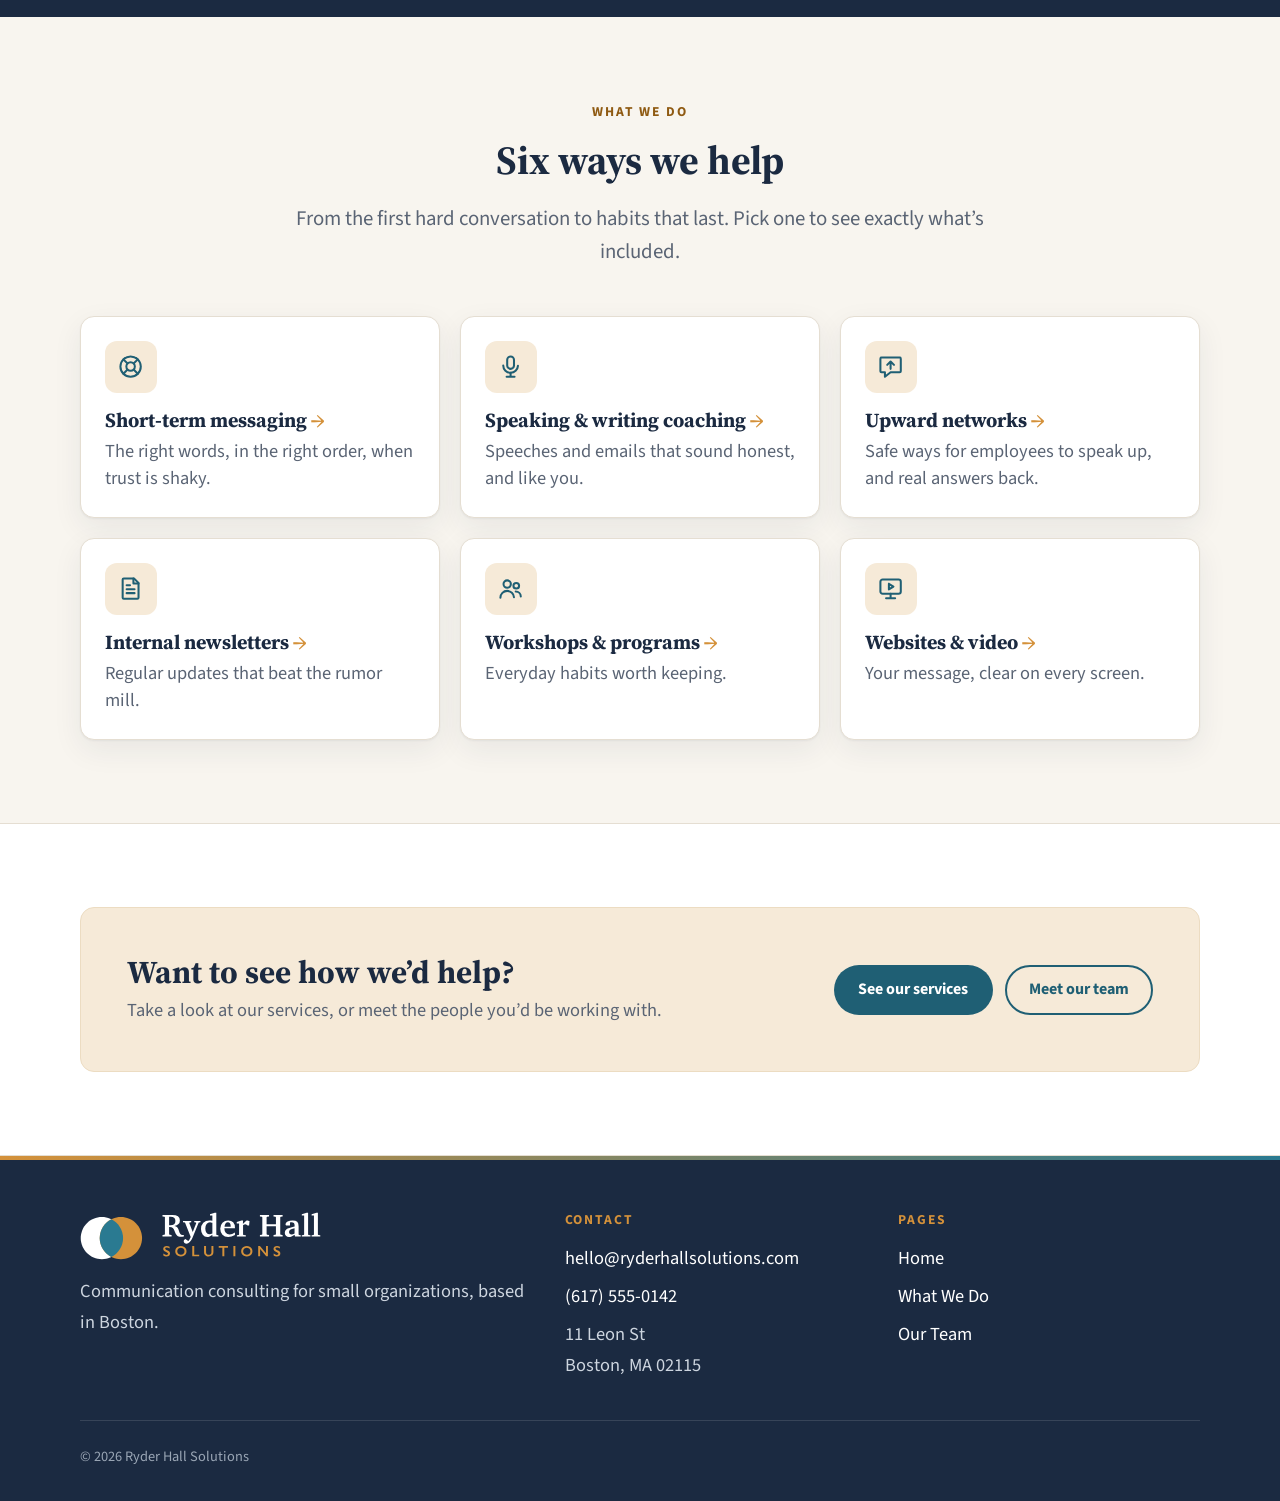
==== commit fbb52115: "Add files via upload" ====
--- a/index.html
+++ b/index.html
@@ -12,6 +12,7 @@
   <link rel="preconnect" href="https://fonts.gstatic.com" crossorigin>
   <link rel="stylesheet" href="https://fonts.googleapis.com/css2?family=Source+Sans+3:wght@400..700&family=Source+Serif+4:ital,opsz,wght@0,8..60,400..700;1,8..60,400..700&display=swap">
   <link rel="stylesheet" href="style.css">
+  <script src="motion.js" defer></script>
 </head>
 <body>
   <!--
@@ -44,11 +45,13 @@
 
     <!-- ===== TOP BANNER ===== -->
     <section class="hero">
+      <!-- Little dots drifting upward (decoration) -->
+      <div class="particles" aria-hidden="true"><span></span><span></span><span></span><span></span><span></span><span></span><span></span><span></span><span></span><span></span><span></span><span></span></div>
       <div class="container hero-inner">
         <div class="hero-text">
           <p class="eyebrow">Communication consulting · Boston</p>
           <h1>Ryder Hall Solutions</h1>
-          <p class="tagline">Finding the overlap</p>
+          <p class="tagline">Finding the <span class="mark">overlap</span></p>
           <p class="hero-intro">We help small organizations communicate clearly and build workplaces people are glad to be part of.</p>
           <div class="button-row">
             <!-- VIDEO BUTTON: replace [VIDEO LINK] with your video's full address, like https://youtu.be/abc123 -->
@@ -75,6 +78,7 @@
           </div>
         </div>
       </div>
+      <a class="scroll-cue" href="#about-title" aria-label="Scroll down"><span></span></a>
     </section>
 
     <!-- ===== WHO WE ARE ===== -->
@@ -86,7 +90,7 @@
         </div>
         <div class="prose reveal">
           <p class="lead">We’re a small communication consulting group based in Boston. We work with small businesses, like inns, restaurants, shops, and offices, when communication has broken down or a big change has left people unsure where they stand.</p>
-          <p>Every project starts the same way: we listen. We talk with everyone, from the front desk to the owner’s office, to understand what’s really going on. Then we help put simple, lasting fixes in place: clearer messages, better ways to speak up, and everyday habits that bring a team back together.</p>
+          <p>Every project starts the same way: <mark class="scroll-mark">we listen</mark>. We talk with everyone, from the front desk to the owner’s office, to understand what’s really going on. Then we help put <mark class="scroll-mark">simple, lasting fixes</mark> in place: clearer messages, better ways to speak up, and everyday habits that bring a team back together.</p>
         </div>
       </div>
     </section>
@@ -118,17 +122,18 @@
 
         <div class="concept-grid">
 
-          <article class="card reveal reveal-left">
+          <article class="card reveal reveal-left lift" data-tilt="2">
             <div class="icon-badge" aria-hidden="true">
-              <svg viewBox="0 0 24 24" fill="none" stroke="currentColor" stroke-width="1.8" stroke-linecap="round" stroke-linejoin="round" focusable="false"><path d="M3 6.5A2.5 2.5 0 0 1 5.5 4h8A2.5 2.5 0 0 1 16 6.5v4a2.5 2.5 0 0 1-2.5 2.5H9l-3.5 3v-3A2.5 2.5 0 0 1 3 10.5z"/><path d="M16 8h3a2 2 0 0 1 2 2v5.5a2 2 0 0 1-2 2h-.5v3l-3.5-3h-2.5a2 2 0 0 1-2-2V13"/></svg>
-            </div>
-            <h3>Organizational communication</h3>
+              <svg viewBox="0 0 24 24" fill="none" stroke="currentColor" stroke-width="1.8" stroke-linecap="round" stroke-linejoin="round" focusable="false"><path pathLength="1" d="M3 6.5A2.5 2.5 0 0 1 5.5 4h8A2.5 2.5 0 0 1 16 6.5v4a2.5 2.5 0 0 1-2.5 2.5H9l-3.5 3v-3A2.5 2.5 0 0 1 3 10.5z"/><path pathLength="1" d="M16 8h3a2 2 0 0 1 2 2v5.5a2 2 0 0 1-2 2h-.5v3l-3.5-3h-2.5a2 2 0 0 1-2-2V13"/></svg>
+            </div>
+            <h3>What is organizational communication?</h3>
 
             <!-- ============================================================
                  ORGANIZATIONAL COMMUNICATION: EXPLANATION STARTS HERE
                  Swap in your textbook wording between START and END.
                  Keep each paragraph inside <p> and </p>.
                  ============================================================ -->
+            <p class="in-short"><strong>In short:</strong> it’s how information and ideas move between people at work, and how that everyday talk shapes the workplace itself.</p>
             <p>Organizational communication is how people in a workplace share information, ideas, and concerns with each other: in meetings, emails, group chats, notes on the break-room board, and quick conversations in the hallway.</p>
             <p>Part of it is getting the message across, so the right people hear the right thing, clearly and on time. But it goes deeper than that. The way people talk to each other every day shapes what the organization becomes. Where questions are welcome, people speak up. Where news travels by rumor, people stop trusting what they hear.</p>
             <div class="example">
@@ -138,17 +143,18 @@
             <!-- ORGANIZATIONAL COMMUNICATION: EXPLANATION ENDS HERE -->
           </article>
 
-          <article class="card reveal reveal-right">
+          <article class="card reveal reveal-right lift" data-tilt="2">
             <div class="icon-badge" aria-hidden="true">
-              <svg viewBox="0 0 24 24" fill="none" stroke="currentColor" stroke-width="1.8" stroke-linecap="round" stroke-linejoin="round" focusable="false"><circle cx="9" cy="8" r="3.25"/><path d="M3 20a6 6 0 0 1 12 0"/><circle cx="17" cy="9.5" r="2.5"/><path d="M16.5 14.5a4.5 4.5 0 0 1 4.5 4.5"/></svg>
-            </div>
-            <h3>Organizational culture</h3>
+              <svg viewBox="0 0 24 24" fill="none" stroke="currentColor" stroke-width="1.8" stroke-linecap="round" stroke-linejoin="round" focusable="false"><circle pathLength="1" cx="9" cy="8" r="3.25"/><path pathLength="1" d="M3 20a6 6 0 0 1 12 0"/><circle pathLength="1" cx="17" cy="9.5" r="2.5"/><path pathLength="1" d="M16.5 14.5a4.5 4.5 0 0 1 4.5 4.5"/></svg>
+            </div>
+            <h3>What is organizational culture?</h3>
 
             <!-- ============================================================
                  ORGANIZATIONAL CULTURE: EXPLANATION STARTS HERE
                  Swap in your textbook wording between START and END.
                  Keep each paragraph inside <p> and </p>.
                  ============================================================ -->
+            <p class="in-short"><strong>In short:</strong> it’s a workplace’s personality: the shared habits and unwritten rules that shape how everyone acts.</p>
             <p>Organizational culture is the shared sense of “how we do things around here.” It’s the values, habits, and unwritten rules people pick up just by being part of a group: what gets praised, what gets ignored, and what nobody would ever dare to do.</p>
             <p>You won’t find it in the employee handbook. You see it in how people treat each other on an ordinary Tuesday, and it’s what new hires figure out in their first week.</p>
             <div class="example">
@@ -162,8 +168,57 @@
       </div>
     </section>
 
+    <!-- ===== SCROLLING WORDS (decoration) ===== -->
+    <div class="marquee" aria-hidden="true">
+      <div class="marquee-row"><div class="marquee-track"><span>Listen first</span><span>Say it clearly</span><span>Own the mistakes</span><span>Open more doors</span><span>Answer every idea</span><span>Build it together</span><span>Listen first</span><span>Say it clearly</span><span>Own the mistakes</span><span>Open more doors</span><span>Answer every idea</span><span>Build it together</span></div></div>
+      <div class="marquee-row marquee-row-reverse"><div class="marquee-track"><span>Shared meaning</span><span>Clear messages</span><span>Real answers</span><span>Stronger teams</span><span>Habits that last</span><span>Trust, rebuilt</span><span>Shared meaning</span><span>Clear messages</span><span>Real answers</span><span>Stronger teams</span><span>Habits that last</span><span>Trust, rebuilt</span></div></div>
+    </div>
+
+    <!-- ===== WHAT WE DO (short version; the full details are on the What We Do page) ===== -->
+    <section class="section" aria-labelledby="preview-title">
+      <div class="container">
+        <div class="section-heading center reveal">
+          <p class="eyebrow eyebrow-dark">What we do</p>
+          <h2 id="preview-title">Six ways we help</h2>
+          <p class="lead">From the first hard conversation to habits that last. Pick one to see exactly what’s included.</p>
+        </div>
+        <div class="preview-grid stagger">
+          <a class="preview-tile lift" data-tilt href="services.html#short-term">
+            <span class="icon-badge" aria-hidden="true"><svg viewBox="0 0 24 24" fill="none" stroke="currentColor" stroke-width="1.8" stroke-linecap="round" stroke-linejoin="round" focusable="false"><circle pathLength="1" cx="12" cy="12" r="9"/><circle pathLength="1" cx="12" cy="12" r="3.75"/><path pathLength="1" d="M5.64 5.64l3.71 3.71M14.65 14.65l3.71 3.71M18.36 5.64l-3.71 3.71M9.35 14.65l-3.71 3.71"/></svg></span>
+            <span class="preview-name">Short-term messaging</span>
+            <span class="preview-text">The right words, in the right order, when trust is shaky.</span>
+          </a>
+          <a class="preview-tile lift" data-tilt href="services.html#coaching">
+            <span class="icon-badge" aria-hidden="true"><svg viewBox="0 0 24 24" fill="none" stroke="currentColor" stroke-width="1.8" stroke-linecap="round" stroke-linejoin="round" focusable="false"><rect pathLength="1" x="9" y="3" width="6" height="11" rx="3"/><path pathLength="1" d="M5.5 11a6.5 6.5 0 0 0 13 0"/><path pathLength="1" d="M12 17.5V21M8.5 21h7"/></svg></span>
+            <span class="preview-name">Speaking &amp; writing coaching</span>
+            <span class="preview-text">Speeches and emails that sound honest, and like you.</span>
+          </a>
+          <a class="preview-tile lift" data-tilt href="services.html#upward">
+            <span class="icon-badge" aria-hidden="true"><svg viewBox="0 0 24 24" fill="none" stroke="currentColor" stroke-width="1.8" stroke-linecap="round" stroke-linejoin="round" focusable="false"><path pathLength="1" d="M4 4h16a1 1 0 0 1 1 1v11a1 1 0 0 1-1 1h-8l-5 4v-4H4a1 1 0 0 1-1-1V5a1 1 0 0 1 1-1z"/><path pathLength="1" d="M12 14V7.5M9 10.5l3-3 3 3"/></svg></span>
+            <span class="preview-name">Upward networks</span>
+            <span class="preview-text">Safe ways for employees to speak up, and real answers back.</span>
+          </a>
+          <a class="preview-tile lift" data-tilt href="services.html#newsletters">
+            <span class="icon-badge" aria-hidden="true"><svg viewBox="0 0 24 24" fill="none" stroke="currentColor" stroke-width="1.8" stroke-linecap="round" stroke-linejoin="round" focusable="false"><path pathLength="1" d="M6 3h9l4 4v13a1 1 0 0 1-1 1H6a1 1 0 0 1-1-1V4a1 1 0 0 1 1-1z"/><path pathLength="1" d="M14.5 3v4.5H19"/><path pathLength="1" d="M8.5 9h3M8.5 12.5h7M8.5 16h7"/></svg></span>
+            <span class="preview-name">Internal newsletters</span>
+            <span class="preview-text">Regular updates that beat the rumor mill.</span>
+          </a>
+          <a class="preview-tile lift" data-tilt href="services.html#culture">
+            <span class="icon-badge" aria-hidden="true"><svg viewBox="0 0 24 24" fill="none" stroke="currentColor" stroke-width="1.8" stroke-linecap="round" stroke-linejoin="round" focusable="false"><circle pathLength="1" cx="9" cy="8" r="3.25"/><path pathLength="1" d="M3 20a6 6 0 0 1 12 0"/><circle pathLength="1" cx="17" cy="9.5" r="2.5"/><path pathLength="1" d="M16.5 14.5a4.5 4.5 0 0 1 4.5 4.5"/></svg></span>
+            <span class="preview-name">Workshops &amp; programs</span>
+            <span class="preview-text">Everyday habits worth keeping.</span>
+          </a>
+          <a class="preview-tile lift" data-tilt href="services.html#web-video">
+            <span class="icon-badge" aria-hidden="true"><svg viewBox="0 0 24 24" fill="none" stroke="currentColor" stroke-width="1.8" stroke-linecap="round" stroke-linejoin="round" focusable="false"><rect pathLength="1" x="3" y="4" width="18" height="12.5" rx="2"/><path pathLength="1" d="M8 20.5h8M12 16.5v4"/><path pathLength="1" d="M10.5 7.75v5l4-2.5z"/></svg></span>
+            <span class="preview-name">Websites &amp; video</span>
+            <span class="preview-text">Your message, clear on every screen.</span>
+          </a>
+        </div>
+      </div>
+    </section>
+
     <!-- ===== NEXT STEPS ===== -->
-    <section class="section">
+    <section class="section section-white">
       <div class="container">
         <div class="cta reveal">
           <div>
--- a/style.css
+++ b/style.css
@@ -526,6 +526,68 @@
 }
 
 
+/* ---------- Home: one-line summaries and the "Six ways we help" tiles ---------- */
+
+.in-short {
+  padding: 0.85rem 1.1rem;
+  border-radius: 10px;
+  background: var(--color-accent-light);
+  font-size: 1.05rem;
+  line-height: 1.5;
+  color: var(--color-dark);
+}
+
+.in-short strong {
+  color: var(--color-accent-text);
+}
+
+.preview-grid {
+  display: grid;
+  grid-template-columns: repeat(auto-fill, minmax(min(100%, 17rem), 1fr));
+  gap: 1.25rem;
+}
+
+.preview-tile {
+  display: flex;
+  flex-direction: column;
+  gap: 0.35rem;
+  padding: 1.5rem;
+  background: var(--color-surface);
+  border: 1px solid var(--color-border);
+  border-radius: var(--radius);
+  box-shadow: var(--shadow);
+  color: var(--color-text);
+  text-decoration: none;
+}
+
+.preview-tile .icon-badge {
+  margin-bottom: 0.6rem;
+}
+
+.preview-name {
+  font-family: var(--font-heading);
+  font-size: 1.25rem;
+  font-weight: 700;
+  line-height: 1.2;
+  color: var(--color-dark);
+}
+
+.preview-name::after {
+  content: " →";
+  color: var(--color-accent);
+}
+
+.preview-text {
+  line-height: 1.5;
+  color: var(--color-text-muted);
+}
+
+.preview-tile:hover {
+  border-color: #e6cfa8;
+  color: var(--color-text);
+}
+
+
 /* ---------- What We Do: services ---------- */
 
 .service-grid {
@@ -534,17 +596,163 @@
   gap: 1.5rem;
 }
 
-.service-card h2 {
+.service-card {
+  scroll-margin-top: 6rem;   /* room for the menu bar when a jump link lands here */
+}
+
+.service-card h3 {
   margin-bottom: 0.6rem;
   font-size: clamp(1.25rem, 1.15rem + 0.4vw, 1.45rem);
 }
 
-.service-card p {
+.service-card > p {
+  margin-bottom: 1.1rem;
+}
+
+.deliverables-label {
+  margin-bottom: 0.6rem;
+  font-size: 0.78rem;
+  font-weight: 700;
+  letter-spacing: 0.12em;
+  text-transform: uppercase;
+  color: var(--color-accent-text);
+}
+
+/* "What you get" checklist */
+.deliverables {
+  display: grid;
+  gap: 0.5rem;
   margin: 0;
+  padding: 0;
+  list-style: none;
+}
+
+.deliverables li {
+  position: relative;
+  padding-left: 1.75rem;
+  line-height: 1.45;
+}
+
+.deliverables li::before {
+  content: "";
+  position: absolute;
+  top: 0.15em;
+  left: 0;
+  width: 1.2rem;
+  height: 1.2rem;
+  border-radius: 50%;
+  background: var(--color-accent-light) url("data:image/svg+xml,%3Csvg xmlns='http://www.w3.org/2000/svg' viewBox='0 0 12 12'%3E%3Cpath d='M2.8 6.2l2.1 2.1 4.4-4.6' fill='none' stroke='%231f5f74' stroke-width='1.8' stroke-linecap='round' stroke-linejoin='round'/%3E%3C/svg%3E") center / 0.75rem no-repeat;
+}
+
+/* Jump links under the What We Do banner */
+.jump-links {
+  display: flex;
+  flex-wrap: wrap;
+  gap: 0.5rem;
+  margin-top: 1.75rem;
+}
+
+.jump-links a {
+  padding: 0.45rem 0.95rem;
+  border: 1px solid rgba(255, 255, 255, 0.3);
+  border-radius: 999px;
+  font-size: 0.95rem;
+  font-weight: 600;
+  color: #fff;
+  text-decoration: none;
+  transition: background-color 0.2s ease, border-color 0.2s ease;
+}
+
+.jump-links a:hover {
+  border-color: #fff;
+  background: rgba(255, 255, 255, 0.12);
+  color: #fff;
+}
+
+/* "Hard news, in the right order": heading stays put on wide screens while the steps scroll by */
+.order-layout {
+  display: grid;
+  gap: 0 4rem;
+}
+
+@media (min-width: 900px) {
+  .order-layout {
+    grid-template-columns: minmax(0, 1fr) minmax(0, 1.25fr);
+  }
+
+  .order-heading {
+    position: sticky;
+    top: 7rem;
+    align-self: start;
+  }
+}
+
+.sequence {
+  position: relative;
+  display: grid;
+  gap: 2rem;
+  margin: 0;
+  padding: 0;
+  list-style: none;
+  counter-reset: seq;
+}
+
+/* The line that connects the numbers */
+.sequence::before,
+.sequence::after {
+  content: "";
+  position: absolute;
+  top: 1.4rem;
+  bottom: 1.4rem;
+  left: calc(1.375rem - 1.5px);
+  width: 3px;
+  border-radius: 3px;
+  background: var(--color-border);
+}
+
+.sequence::after {
+  background: linear-gradient(var(--color-accent), #2a7a91);
+  transform-origin: top;
+}
+
+.sequence li {
+  position: relative;
+  z-index: 1;          /* keeps the numbered circles on top of the line */
+  padding-left: 4.25rem;
+  counter-increment: seq;
+}
+
+.sequence li::before {
+  content: counter(seq);
+  position: absolute;
+  top: -0.2rem;
+  left: 0;
+  z-index: 1;
+  display: grid;
+  place-items: center;
+  width: 2.75rem;
+  height: 2.75rem;
+  border-radius: 50%;
+  background: var(--color-dark);
+  color: #fff;
+  font-family: var(--font-heading);
+  font-size: 1.15rem;
+  font-weight: 700;
+}
+
+.sequence h3 {
+  margin-bottom: 0.3rem;
+  font-size: clamp(1.15rem, 1.05rem + 0.4vw, 1.35rem);
+}
+
+.sequence p {
+  margin: 0;
+  color: var(--color-text-muted);
 }
 
 /* Numbered "How we work" steps */
 .steps {
+  position: relative;
   display: grid;
   gap: 2rem;
   margin: 0 0 clamp(2.5rem, 2rem + 2vw, 4rem);
@@ -553,9 +761,15 @@
   counter-reset: step;
 }
 
-@media (min-width: 768px) {
+@media (min-width: 640px) {
   .steps {
-    grid-template-columns: repeat(3, minmax(0, 1fr));
+    grid-template-columns: repeat(2, minmax(0, 1fr));
+  }
+}
+
+@media (min-width: 1000px) {
+  .steps {
+    grid-template-columns: repeat(4, minmax(0, 1fr));
   }
 }
 
@@ -655,6 +869,15 @@
   color: var(--color-text-muted);
 }
 
+.team-role {
+  align-self: stretch;
+  margin: 0.6rem 0 0;
+  padding-top: 0.6rem;
+  border-top: 1px solid var(--color-border);
+  font-size: 0.95rem;
+  line-height: 1.45;
+}
+
 /* Bigger screens: photo on top, several cards per row */
 @media (min-width: 560px) {
   .team-grid {
@@ -983,6 +1206,7 @@
 @keyframes reveal-left   { from { opacity: 0; translate: -80px 0; } }
 @keyframes reveal-right  { from { opacity: 0; translate: 80px 0; } }
 @keyframes fade-in       { from { opacity: 0; } }
+@keyframes nudge-in      { from { opacity: 0; translate: -24px 0; } }
 
 /* Visitors who ask their device for less motion get the finished page, no animation */
 @media (prefers-reduced-motion: reduce) {
@@ -993,3 +1217,614 @@
     transition: none !important;
   }
 }
+
+
+/* =============================================================
+   MORE MOTION (the interactive version)
+   Restore point without any of this: .site-backup/2-before-animations
+   ============================================================= */
+
+/* Jump links and the scroll cue glide instead of jumping */
+@media (prefers-reduced-motion: no-preference) {
+  html { scroll-behavior: smooth; }
+}
+
+[id] {
+  scroll-margin-top: 6rem;
+}
+
+/* A number that counts up (used by the stats on What We Do) */
+@property --num {
+  syntax: "<integer>";
+  inherits: false;
+  initial-value: 0;
+}
+
+
+/* ---------- Menu bar: turns frosted and casts a shadow once you scroll ---------- */
+
+@supports (animation-timeline: scroll()) {
+  .site-header {
+    animation: header-frost linear both;
+    animation-timeline: scroll(root);
+    animation-range: 0 120px;
+  }
+
+  .site-header .brand img {
+    transform-origin: left center;
+    animation: logo-shrink linear both;
+    animation-timeline: scroll(root);
+    animation-range: 0 120px;
+  }
+}
+
+
+/* ---------- Dark banners: glow, floating circles, and a light that follows the mouse ---------- */
+
+.page-hero {
+  position: relative;
+  overflow: hidden;
+  isolation: isolate;
+}
+
+.page-hero::before {
+  content: "";
+  position: absolute;
+  inset: -25%;
+  z-index: -2;
+  background:
+    radial-gradient(circle at 75% 25%, rgba(212, 145, 58, 0.2), transparent 35%),
+    radial-gradient(circle at 20% 80%, rgba(42, 122, 145, 0.3), transparent 40%);
+  animation: drift 20s ease-in-out infinite alternate;
+}
+
+/* motion.js sets --mx and --my to the mouse position */
+.hero::after,
+.page-hero::after {
+  content: "";
+  position: absolute;
+  inset: 0;
+  z-index: -1;
+  pointer-events: none;
+  background: radial-gradient(520px circle at var(--mx, -1000px) var(--my, -1000px), rgba(255, 255, 255, 0.09), transparent 60%);
+}
+
+.page-hero .container > * {
+  animation: rise 0.9s cubic-bezier(0.2, 0.7, 0.2, 1) both;
+}
+
+.page-hero .container > :nth-child(2) { animation-delay: 0.1s; }
+.page-hero .container > :nth-child(3) { animation-delay: 0.2s; }
+.page-hero .container > :nth-child(4) { animation-delay: 0.3s; }
+
+.orbs {
+  position: absolute;
+  inset: 0;
+  z-index: -1;
+  pointer-events: none;
+}
+
+.orbs span {
+  position: absolute;
+  border-radius: 50%;
+  animation: orb 16s ease-in-out infinite alternate;
+}
+
+/* Two big overlapping rings, like the logo */
+.orbs span:nth-child(1) {
+  top: -70px;
+  right: 6%;
+  width: 280px;
+  height: 280px;
+  border: 2px solid rgba(212, 145, 58, 0.35);
+}
+
+.orbs span:nth-child(2) {
+  top: -20px;
+  right: calc(6% + 130px);
+  width: 280px;
+  height: 280px;
+  border: 2px solid rgba(255, 255, 255, 0.16);
+  animation-duration: 19s;
+  animation-direction: alternate-reverse;
+}
+
+.orbs span:nth-child(3) {
+  top: 58%;
+  right: 3%;
+  width: 90px;
+  height: 90px;
+  background: rgba(42, 122, 145, 0.35);
+  animation-duration: 12s;
+}
+
+.orbs span:nth-child(4) {
+  top: 14%;
+  right: 36%;
+  width: 46px;
+  height: 46px;
+  background: rgba(212, 145, 58, 0.55);
+  animation-duration: 10s;
+}
+
+.orbs span:nth-child(5) {
+  top: 40%;
+  right: 30%;
+  width: 14px;
+  height: 14px;
+  background: rgba(255, 255, 255, 0.5);
+  animation-duration: 8s;
+}
+
+/* Home banner: dots drifting upward */
+.particles {
+  position: absolute;
+  inset: 0;
+  z-index: -1;
+  overflow: hidden;
+  pointer-events: none;
+}
+
+.particles span {
+  position: absolute;
+  bottom: -20px;
+  width: 6px;
+  height: 6px;
+  border-radius: 50%;
+  background: rgba(212, 145, 58, 0.75);
+  opacity: 0;
+  animation: float-up 13s linear infinite;
+}
+
+.particles span:nth-child(odd) { background: rgba(255, 255, 255, 0.6); }
+.particles span:nth-child(3n) { width: 9px; height: 9px; background: rgba(42, 122, 145, 0.85); }
+.particles span:nth-child(1)  { left: 6%;  animation-delay: 0s; }
+.particles span:nth-child(2)  { left: 14%; animation-delay: 4s;   animation-duration: 15s; }
+.particles span:nth-child(3)  { left: 22%; animation-delay: 8s; }
+.particles span:nth-child(4)  { left: 31%; animation-delay: 2s;   animation-duration: 11s; }
+.particles span:nth-child(5)  { left: 39%; animation-delay: 6s; }
+.particles span:nth-child(6)  { left: 47%; animation-delay: 10s;  animation-duration: 16s; }
+.particles span:nth-child(7)  { left: 56%; animation-delay: 1s; }
+.particles span:nth-child(8)  { left: 64%; animation-delay: 5s;   animation-duration: 12s; }
+.particles span:nth-child(9)  { left: 72%; animation-delay: 9s; }
+.particles span:nth-child(10) { left: 80%; animation-delay: 3s;   animation-duration: 14s; }
+.particles span:nth-child(11) { left: 88%; animation-delay: 7s; }
+.particles span:nth-child(12) { left: 95%; animation-delay: 11s;  animation-duration: 15s; }
+
+/* "Scroll down" mouse at the bottom of the Home banner */
+.scroll-cue {
+  display: none;
+}
+
+@media (min-width: 900px) {
+  .scroll-cue {
+    position: absolute;
+    bottom: 1.5rem;
+    left: 50%;
+    display: block;
+    width: 26px;
+    height: 42px;
+    border: 2px solid rgba(255, 255, 255, 0.5);
+    border-radius: 14px;
+    translate: -50% 0;
+    transition: border-color 0.2s ease;
+  }
+
+  .scroll-cue:hover {
+    border-color: #fff;
+  }
+
+  .scroll-cue span {
+    position: absolute;
+    top: 8px;
+    left: 50%;
+    width: 4px;
+    height: 8px;
+    margin-left: -2px;
+    border-radius: 2px;
+    background: #fff;
+    animation: wheel 1.8s ease-in-out infinite;
+  }
+}
+
+/* Highlighter swipe under "overlap" in the tagline */
+.mark {
+  padding: 0 0.08em;
+  background: linear-gradient(transparent 60%, rgba(212, 145, 58, 0.45) 60%) no-repeat 0 0 / 100% 100%;
+  animation: mark-in 1.1s cubic-bezier(0.2, 0.7, 0.2, 1) 1.1s both;
+}
+
+
+/* ---------- Buttons: lift and a shine that sweeps across ---------- */
+
+.button {
+  position: relative;
+  overflow: hidden;
+  isolation: isolate;
+  transition: background-color 0.15s ease, border-color 0.15s ease, color 0.15s ease, transform 0.25s ease, box-shadow 0.25s ease;
+}
+
+.button::after {
+  content: "";
+  position: absolute;
+  inset: 0;
+  z-index: -1;
+  background: linear-gradient(115deg, transparent 35%, rgba(255, 255, 255, 0.45) 50%, transparent 65%);
+  translate: -110% 0;
+  transition: translate 0.7s ease;
+}
+
+.button:hover {
+  transform: translateY(-2px);
+  box-shadow: 0 8px 20px rgba(27, 42, 65, 0.2);
+}
+
+.button:hover::after {
+  translate: 110% 0;
+}
+
+
+/* ---------- Cards: lift, tilt toward the mouse (motion.js), and react on hover ---------- */
+
+.lift {
+  transition: transform 0.45s cubic-bezier(0.2, 0.7, 0.2, 1), box-shadow 0.45s ease, border-color 0.3s ease;
+}
+
+.lift:hover {
+  transform: perspective(900px) rotateX(var(--rx, 0deg)) rotateY(var(--ry, 0deg)) translateY(-6px);
+  box-shadow: 0 2px 4px rgba(27, 42, 65, 0.05), 0 24px 48px rgba(27, 42, 65, 0.15);
+  transition-duration: 0.15s, 0.45s, 0.3s;
+}
+
+.icon-badge {
+  transition: rotate 0.4s cubic-bezier(0.2, 0.7, 0.2, 1), scale 0.4s cubic-bezier(0.2, 0.7, 0.2, 1), background-color 0.3s ease, color 0.3s ease;
+}
+
+.lift:hover .icon-badge {
+  rotate: -8deg;
+  scale: 1.12;
+  background: var(--color-accent);
+  color: #fff;
+}
+
+.team-photo {
+  transition: scale 0.6s cubic-bezier(0.2, 0.7, 0.2, 1);
+}
+
+.team-card.lift:hover .team-photo {
+  scale: 1.06;
+}
+
+.team-dept {
+  transition: background-color 0.3s ease, color 0.3s ease;
+}
+
+.team-card.lift:hover .team-dept {
+  background: var(--color-accent);
+  color: var(--color-dark);
+}
+
+/* Two circles that trail the mouse (created by motion.js) */
+.cursor-dot,
+.cursor-ring {
+  position: fixed;
+  top: 0;
+  left: 0;
+  z-index: 1000;
+  border-radius: 50%;
+  pointer-events: none;
+  translate: -50% -50%;
+  opacity: 0;
+  transition: opacity 0.3s ease;
+}
+
+.cursor-dot {
+  width: 8px;
+  height: 8px;
+  background: var(--color-accent);
+}
+
+.cursor-ring {
+  width: 34px;
+  height: 34px;
+  border: 2px solid rgba(42, 122, 145, 0.65);
+  transition: opacity 0.3s ease, width 0.25s ease, height 0.25s ease, background-color 0.25s ease, border-color 0.25s ease;
+}
+
+.cursor-ring.is-active {
+  width: 58px;
+  height: 58px;
+  border-color: rgba(212, 145, 58, 0.8);
+  background: rgba(212, 145, 58, 0.12);
+}
+
+.has-cursor .cursor-dot,
+.has-cursor .cursor-ring {
+  opacity: 1;
+}
+
+
+/* ---------- Home: scrolling words ---------- */
+
+.marquee {
+  padding-block: 1.6rem;
+  overflow: hidden;
+  background: var(--color-dark);
+}
+
+.marquee-row + .marquee-row {
+  margin-top: 0.35rem;
+}
+
+.marquee-track {
+  display: flex;
+  width: max-content;
+  animation: marquee 42s linear infinite;
+}
+
+.marquee-row-reverse .marquee-track {
+  animation-duration: 50s;
+  animation-direction: reverse;
+}
+
+.marquee:hover .marquee-track {
+  animation-play-state: paused;
+}
+
+.marquee span {
+  display: inline-flex;
+  align-items: center;
+  gap: 2.5rem;
+  padding-right: 2.5rem;
+  font-family: var(--font-heading);
+  font-size: clamp(1.4rem, 1rem + 1.6vw, 2.4rem);
+  font-weight: 700;
+  white-space: nowrap;
+  color: #fff;
+}
+
+.marquee span::after {
+  content: "";
+  width: 0.45em;
+  height: 0.45em;
+  border-radius: 50%;
+  background: var(--color-accent);
+}
+
+.marquee-row-reverse span {
+  color: transparent;
+  -webkit-text-stroke: 1.5px rgba(255, 255, 255, 0.55);
+}
+
+.marquee-row-reverse span::after {
+  background: #2a7a91;
+}
+
+
+/* ---------- Home: "Who we are" highlighter ---------- */
+
+.scroll-mark {
+  padding: 0 0.08em;
+  background: linear-gradient(transparent 60%, rgba(212, 145, 58, 0.38) 60%) no-repeat 0 0 / 100% 100%;
+  color: inherit;
+}
+
+
+/* ---------- What We Do: numbers band ---------- */
+
+.stats {
+  padding-block: clamp(2rem, 1.5rem + 2vw, 3rem);
+  background: var(--color-surface);
+  border-bottom: 1px solid var(--color-border);
+}
+
+.stats-grid {
+  display: grid;
+  grid-template-columns: repeat(2, minmax(0, 1fr));
+  gap: 1.5rem;
+}
+
+@media (min-width: 900px) {
+  .stats-grid {
+    grid-template-columns: repeat(4, minmax(0, 1fr));
+  }
+}
+
+.stat {
+  display: flex;
+  flex-direction: column;
+  gap: 0.25rem;
+}
+
+.stat-num {
+  counter-reset: num var(--num);
+  font-family: var(--font-heading);
+  font-size: clamp(2.5rem, 2rem + 2vw, 3.5rem);
+  font-weight: 700;
+  line-height: 1;
+  color: var(--color-primary);
+}
+
+.stat-num::after {
+  content: counter(num);
+}
+
+.stat-label {
+  max-width: 14rem;
+  line-height: 1.4;
+  color: var(--color-text-muted);
+}
+
+
+/* ---------- What We Do: the line that links the "How we work" steps ---------- */
+
+@media (min-width: 1000px) {
+  .steps::before {
+    content: "";
+    position: absolute;
+    top: calc(1.375rem - 1.5px);
+    left: 1.375rem;
+    right: calc(25% - 2.875rem);
+    height: 3px;
+    border-radius: 3px;
+    background: linear-gradient(90deg, var(--color-accent), #2a7a91);
+    transform-origin: left;
+  }
+}
+
+
+/* ---------- Footer: moving color bar and sliding underlines ---------- */
+
+.site-footer {
+  position: relative;
+}
+
+.site-footer::before {
+  content: "";
+  position: absolute;
+  top: 0;
+  right: 0;
+  left: 0;
+  height: 4px;
+  background: linear-gradient(90deg, var(--color-accent), #2a7a91, var(--color-accent)) 0 0 / 200% 100%;
+  animation: slide-gradient 8s linear infinite;
+}
+
+.site-footer a {
+  background: linear-gradient(currentColor, currentColor) no-repeat 0 100% / 0 1px;
+  transition: background-size 0.3s ease;
+}
+
+.site-footer a:hover {
+  background-size: 100% 1px;
+  text-decoration: none;
+}
+
+.footer-brand img {
+  transition: scale 0.4s cubic-bezier(0.2, 0.7, 0.2, 1);
+}
+
+.footer-brand img:hover {
+  scale: 1.05;
+}
+
+
+/* ---------- Scroll-driven effects (Chrome, Edge, and Safari 26+) ---------- */
+
+@supports (animation-timeline: view()) {
+  /* Grids of cards rise in one after another */
+  .stagger > * {
+    animation: reveal-up linear both;
+    animation-timeline: view();
+    animation-range: entry 0% entry 70%;
+  }
+
+  .stagger > :nth-child(4n + 2) { animation-range: entry 8% entry 78%; }
+  .stagger > :nth-child(4n + 3) { animation-range: entry 16% entry 86%; }
+  .stagger > :nth-child(4n + 4) { animation-range: entry 24% entry 94%; }
+
+  /* Section headings come into focus */
+  .section-heading.reveal {
+    animation-name: reveal-blur;
+  }
+
+  /* Icons draw their own outlines */
+  .icon-badge {
+    view-timeline-name: --icon;
+  }
+
+  .icon-badge svg :is(path, circle, rect) {
+    stroke-dasharray: 1;
+    animation: draw linear both;
+    animation-timeline: --icon;
+    animation-range: entry 20% cover 45%;
+  }
+
+  /* Highlighter swipes in "Who we are" */
+  .scroll-mark {
+    animation: mark-in linear both;
+    animation-timeline: view();
+    animation-range: entry 100% cover 50%;
+  }
+
+  /* Numbers count up */
+  .stat-num {
+    animation: count-up linear both;
+    animation-timeline: view();
+    animation-range: entry 0% cover 40%;
+  }
+
+  /* "Hard news, in the right order": the line fills and each step lights up as you reach it */
+  .sequence {
+    view-timeline-name: --seq;
+  }
+
+  .sequence::after {
+    animation: grow-down linear both;
+    animation-timeline: --seq;
+    animation-range: cover 25% cover 65%;
+  }
+
+  .sequence li {
+    view-timeline-name: --step;
+    animation: step-focus linear both;
+    animation-timeline: view();
+    animation-range: cover 18% cover 38%;
+  }
+
+  .sequence li::before {
+    animation: step-on linear both;
+    animation-timeline: --step;
+    animation-range: cover 28% cover 42%;
+  }
+
+  /* "How we work": the connecting line draws across */
+  .steps {
+    view-timeline-name: --steps;
+  }
+
+  .steps::before {
+    animation: grow-right linear both;
+    animation-timeline: --steps;
+    animation-range: entry 30% cover 45%;
+  }
+
+  /* Example boxes slide in under each definition */
+  .example {
+    animation: nudge-in linear both;
+    animation-timeline: view();
+    animation-range: entry 0% entry 80%;
+  }
+}
+
+@keyframes header-frost  { to { background: rgba(255, 255, 255, 0.86); box-shadow: 0 6px 24px rgba(27, 42, 65, 0.1); backdrop-filter: saturate(1.4) blur(10px); } }
+@keyframes logo-shrink   { to { scale: 0.88; } }
+@keyframes orb           { to { translate: -40px 30px; } }
+@keyframes float-up      { 0% { opacity: 0; translate: 0 0; } 10% { opacity: 0.9; } 85% { opacity: 0.6; } 100% { opacity: 0; translate: 24px -720px; } }
+@keyframes wheel         { 0% { opacity: 0; translate: 0 0; } 30% { opacity: 1; } 100% { opacity: 0; translate: 0 14px; } }
+@keyframes mark-in       { from { background-size: 0% 100%; } }
+@keyframes marquee       { to { translate: -50% 0; } }
+@keyframes slide-gradient { to { background-position: -200% 0; } }
+@keyframes reveal-up     { from { opacity: 0; translate: 0 60px; scale: 0.96; } }
+@keyframes reveal-blur   { from { opacity: 0; translate: 0 30px; filter: blur(8px); } }
+@keyframes draw          { from { stroke-dashoffset: 1; } to { stroke-dashoffset: 0; } }
+@keyframes count-up      { from { --num: 0; } }
+@keyframes grow-down     { from { scale: 1 0; } }
+@keyframes grow-right    { from { scale: 0 1; } }
+@keyframes step-focus    { from { opacity: 0.25; translate: 24px 0; } }
+@keyframes step-on       { from { background-color: var(--color-dark); color: #fff; } 50% { scale: 1.25; } to { background-color: var(--color-accent); color: var(--color-dark); } }
+
+/* Less motion requested: everything above sits still, the cursor circles stay hidden */
+@media (prefers-reduced-motion: reduce) {
+  *,
+  *::before,
+  *::after {
+    animation: none !important;
+    transition: none !important;
+  }
+
+  .cursor-dot,
+  .cursor-ring {
+    display: none;
+  }
+}
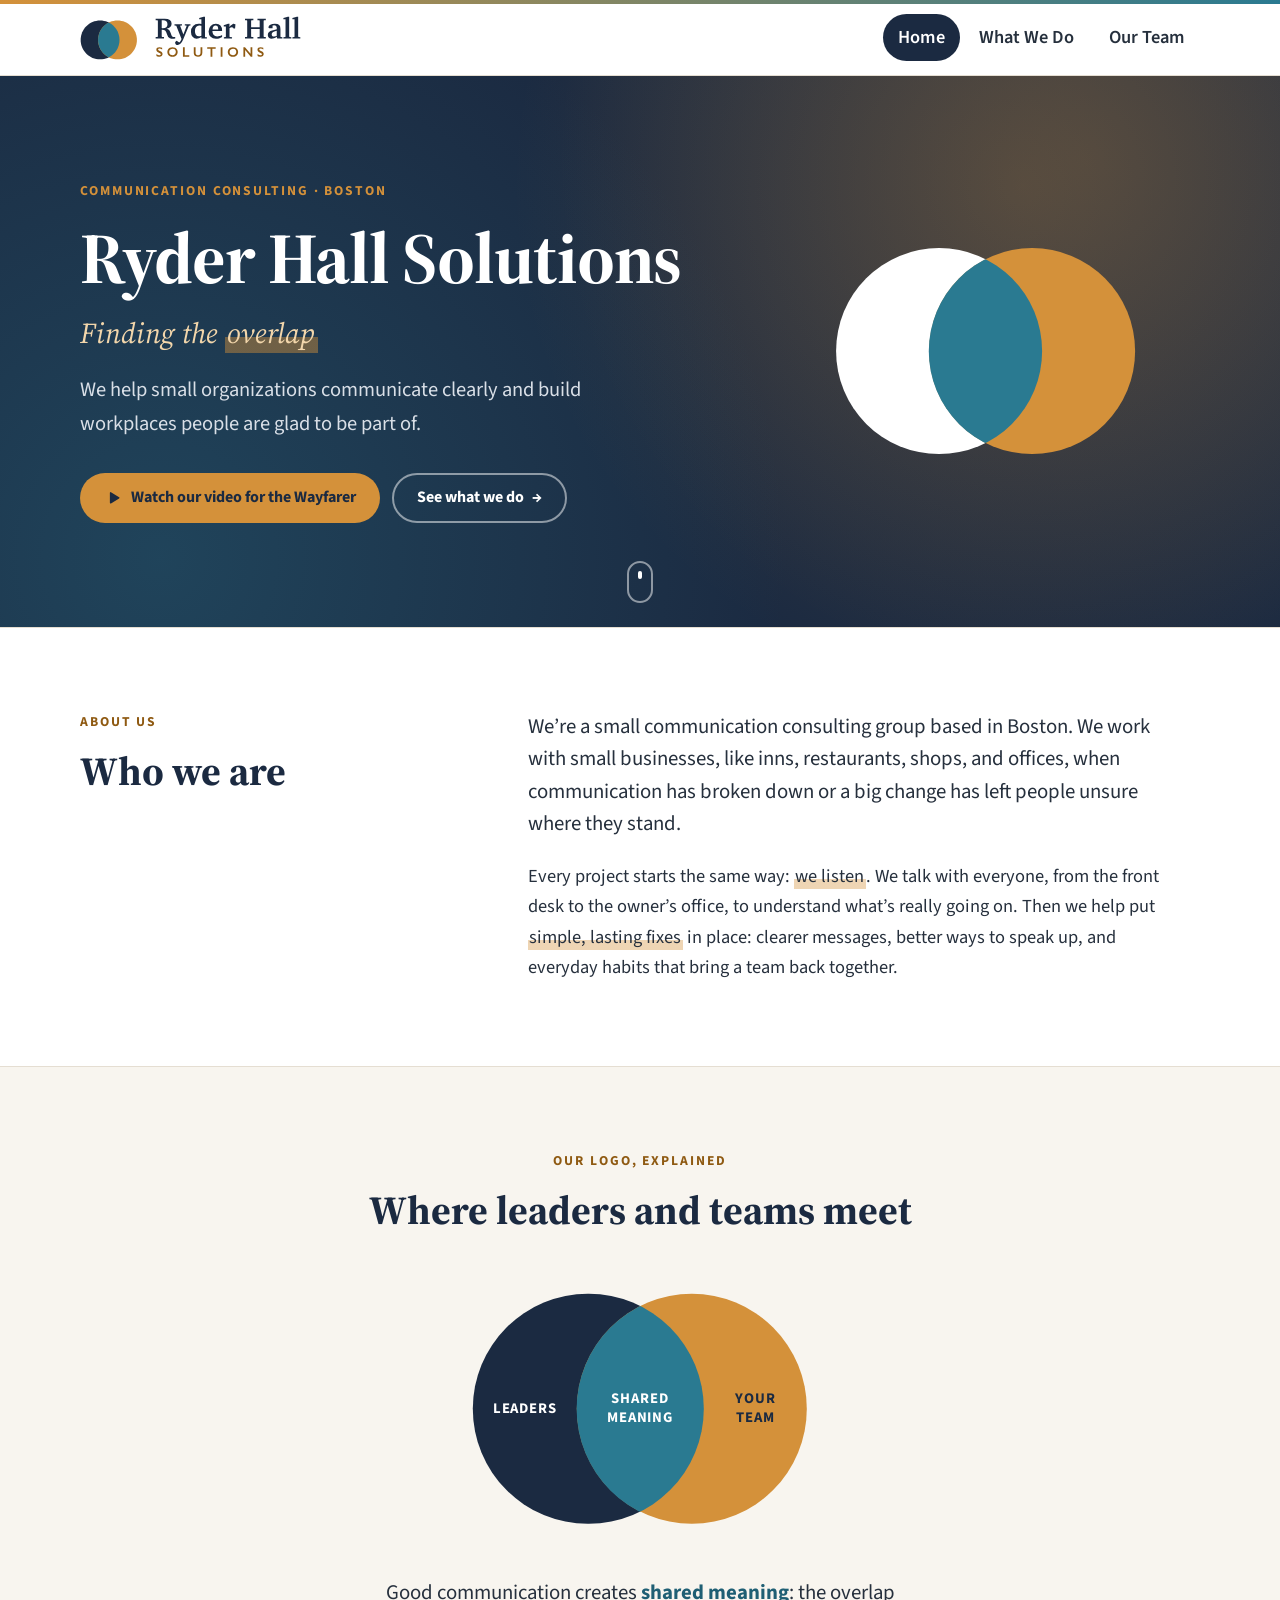
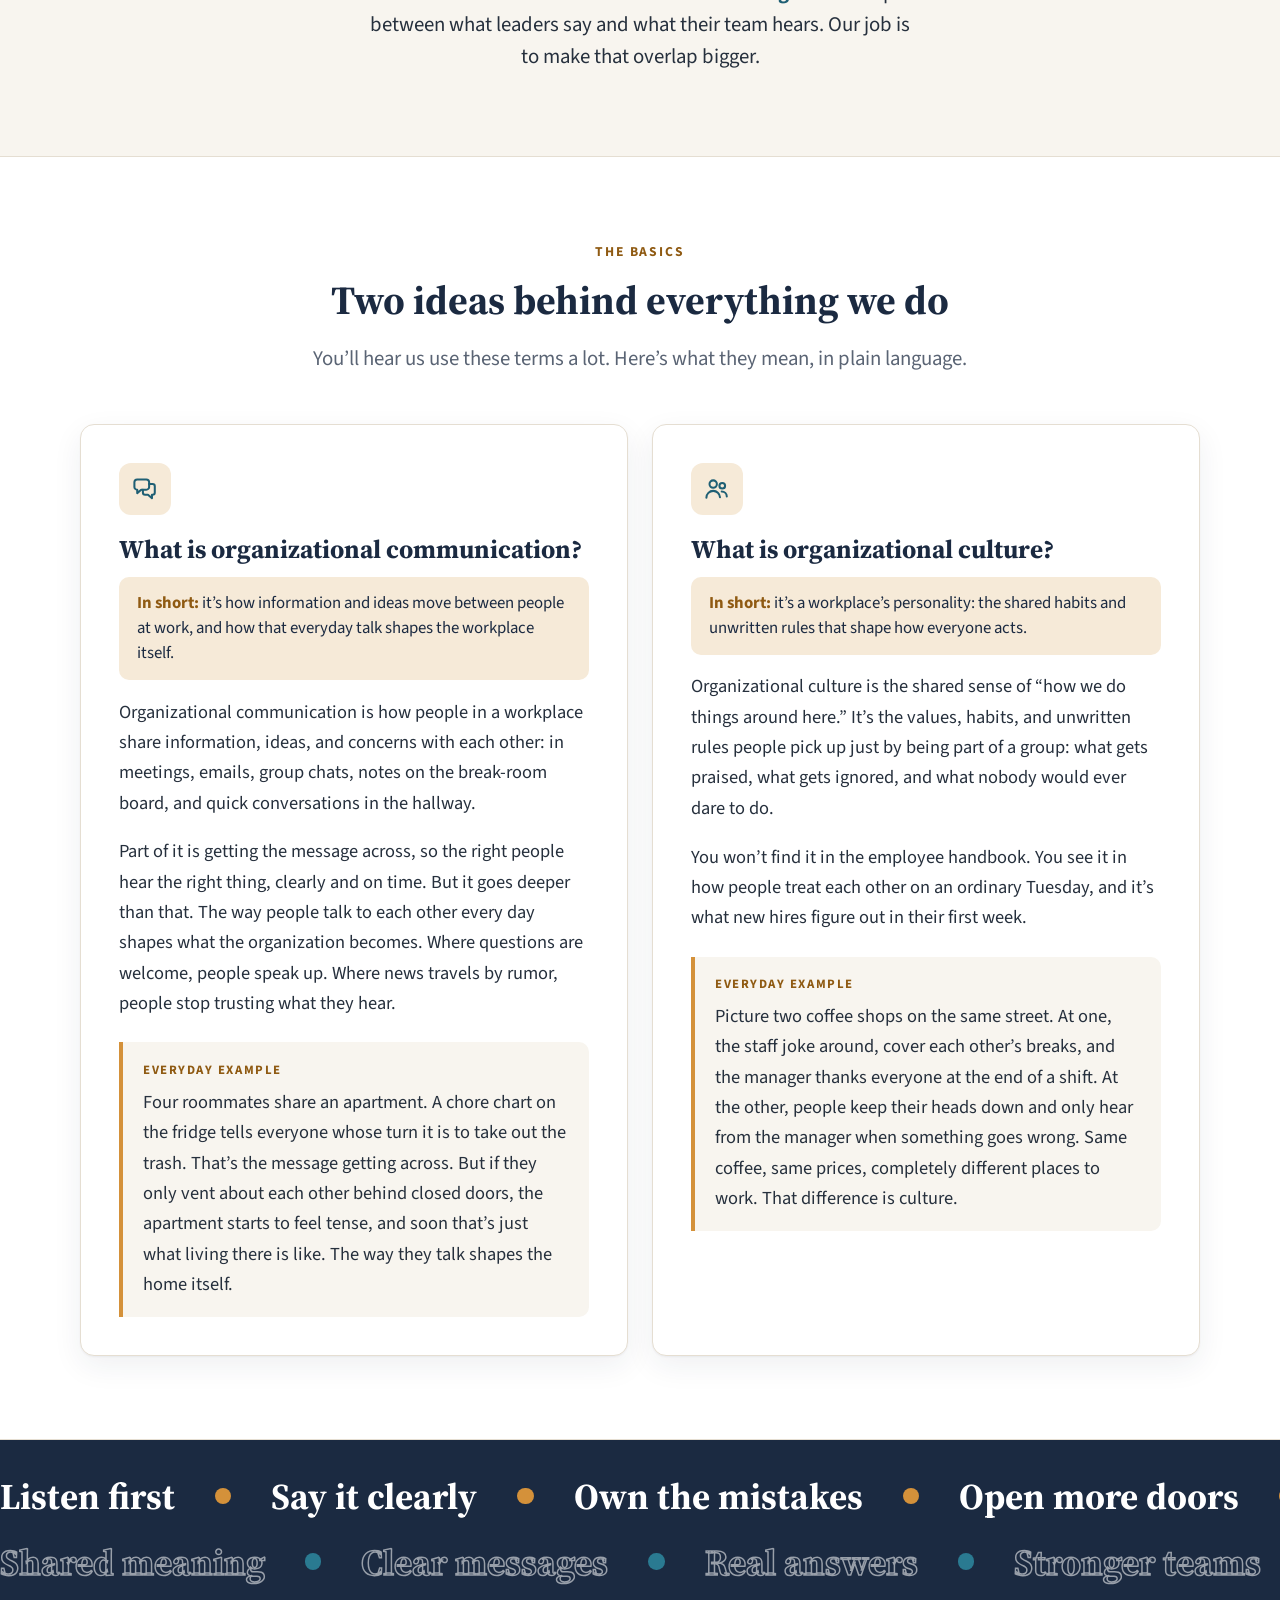
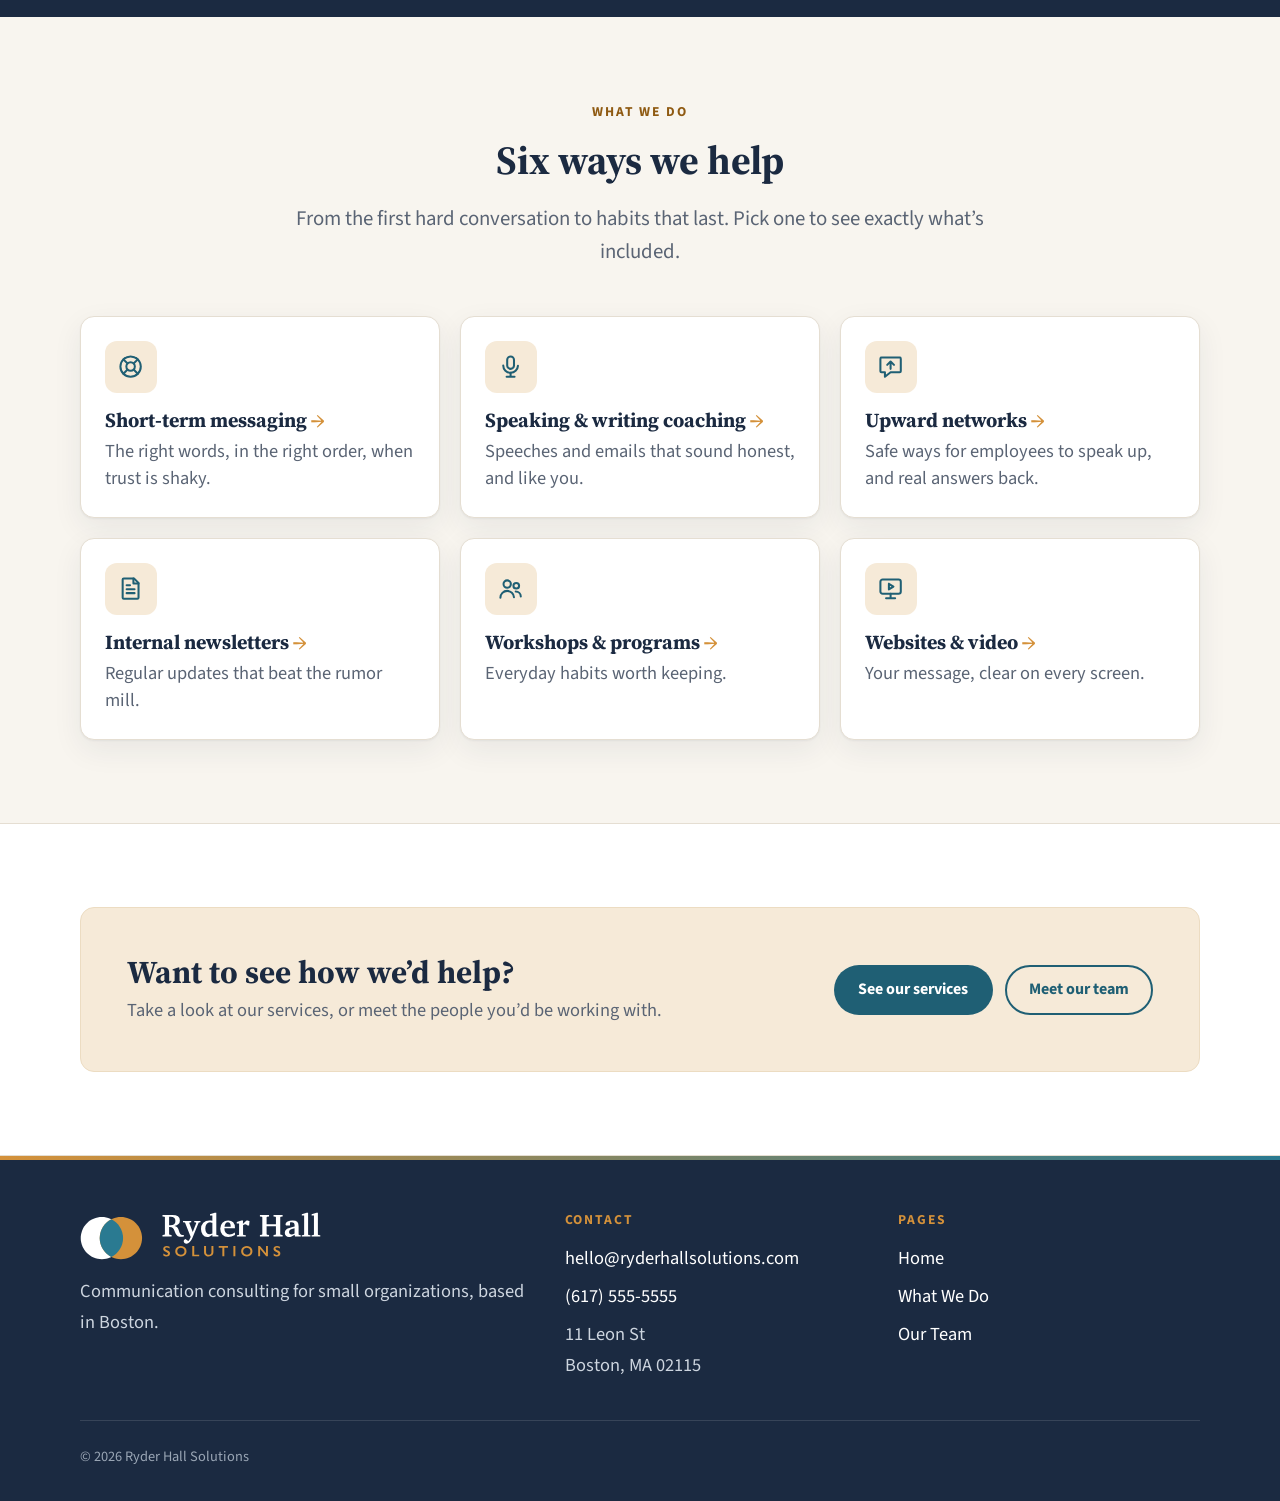
==== commit 36ff7ed5: "Add files via upload" ====
--- a/index.html
+++ b/index.html
@@ -247,7 +247,7 @@
         <!-- Contact details for the class project (the email and phone number are made up) -->
         <address class="footer-list">
           <a href="mailto:hello@ryderhallsolutions.com">hello@ryderhallsolutions.com</a>
-          <a href="tel:+16175550142">(617) 555-0142</a>
+          <a href="tel:+16175555555">(617) 555-5555</a>
           <span>11 Leon St<br>Boston, MA 02115</span>
         </address>
       </div>
--- a/style.css
+++ b/style.css
@@ -1504,45 +1504,6 @@
   color: var(--color-dark);
 }
 
-/* Two circles that trail the mouse (created by motion.js) */
-.cursor-dot,
-.cursor-ring {
-  position: fixed;
-  top: 0;
-  left: 0;
-  z-index: 1000;
-  border-radius: 50%;
-  pointer-events: none;
-  translate: -50% -50%;
-  opacity: 0;
-  transition: opacity 0.3s ease;
-}
-
-.cursor-dot {
-  width: 8px;
-  height: 8px;
-  background: var(--color-accent);
-}
-
-.cursor-ring {
-  width: 34px;
-  height: 34px;
-  border: 2px solid rgba(42, 122, 145, 0.65);
-  transition: opacity 0.3s ease, width 0.25s ease, height 0.25s ease, background-color 0.25s ease, border-color 0.25s ease;
-}
-
-.cursor-ring.is-active {
-  width: 58px;
-  height: 58px;
-  border-color: rgba(212, 145, 58, 0.8);
-  background: rgba(212, 145, 58, 0.12);
-}
-
-.has-cursor .cursor-dot,
-.has-cursor .cursor-ring {
-  opacity: 1;
-}
-
 
 /* ---------- Home: scrolling words ---------- */
 
@@ -1814,7 +1775,7 @@
 @keyframes step-focus    { from { opacity: 0.25; translate: 24px 0; } }
 @keyframes step-on       { from { background-color: var(--color-dark); color: #fff; } 50% { scale: 1.25; } to { background-color: var(--color-accent); color: var(--color-dark); } }
 
-/* Less motion requested: everything above sits still, the cursor circles stay hidden */
+/* Less motion requested: everything above sits still */
 @media (prefers-reduced-motion: reduce) {
   *,
   *::before,
@@ -1822,9 +1783,4 @@
     animation: none !important;
     transition: none !important;
   }
-
-  .cursor-dot,
-  .cursor-ring {
-    display: none;
-  }
-}
+}
